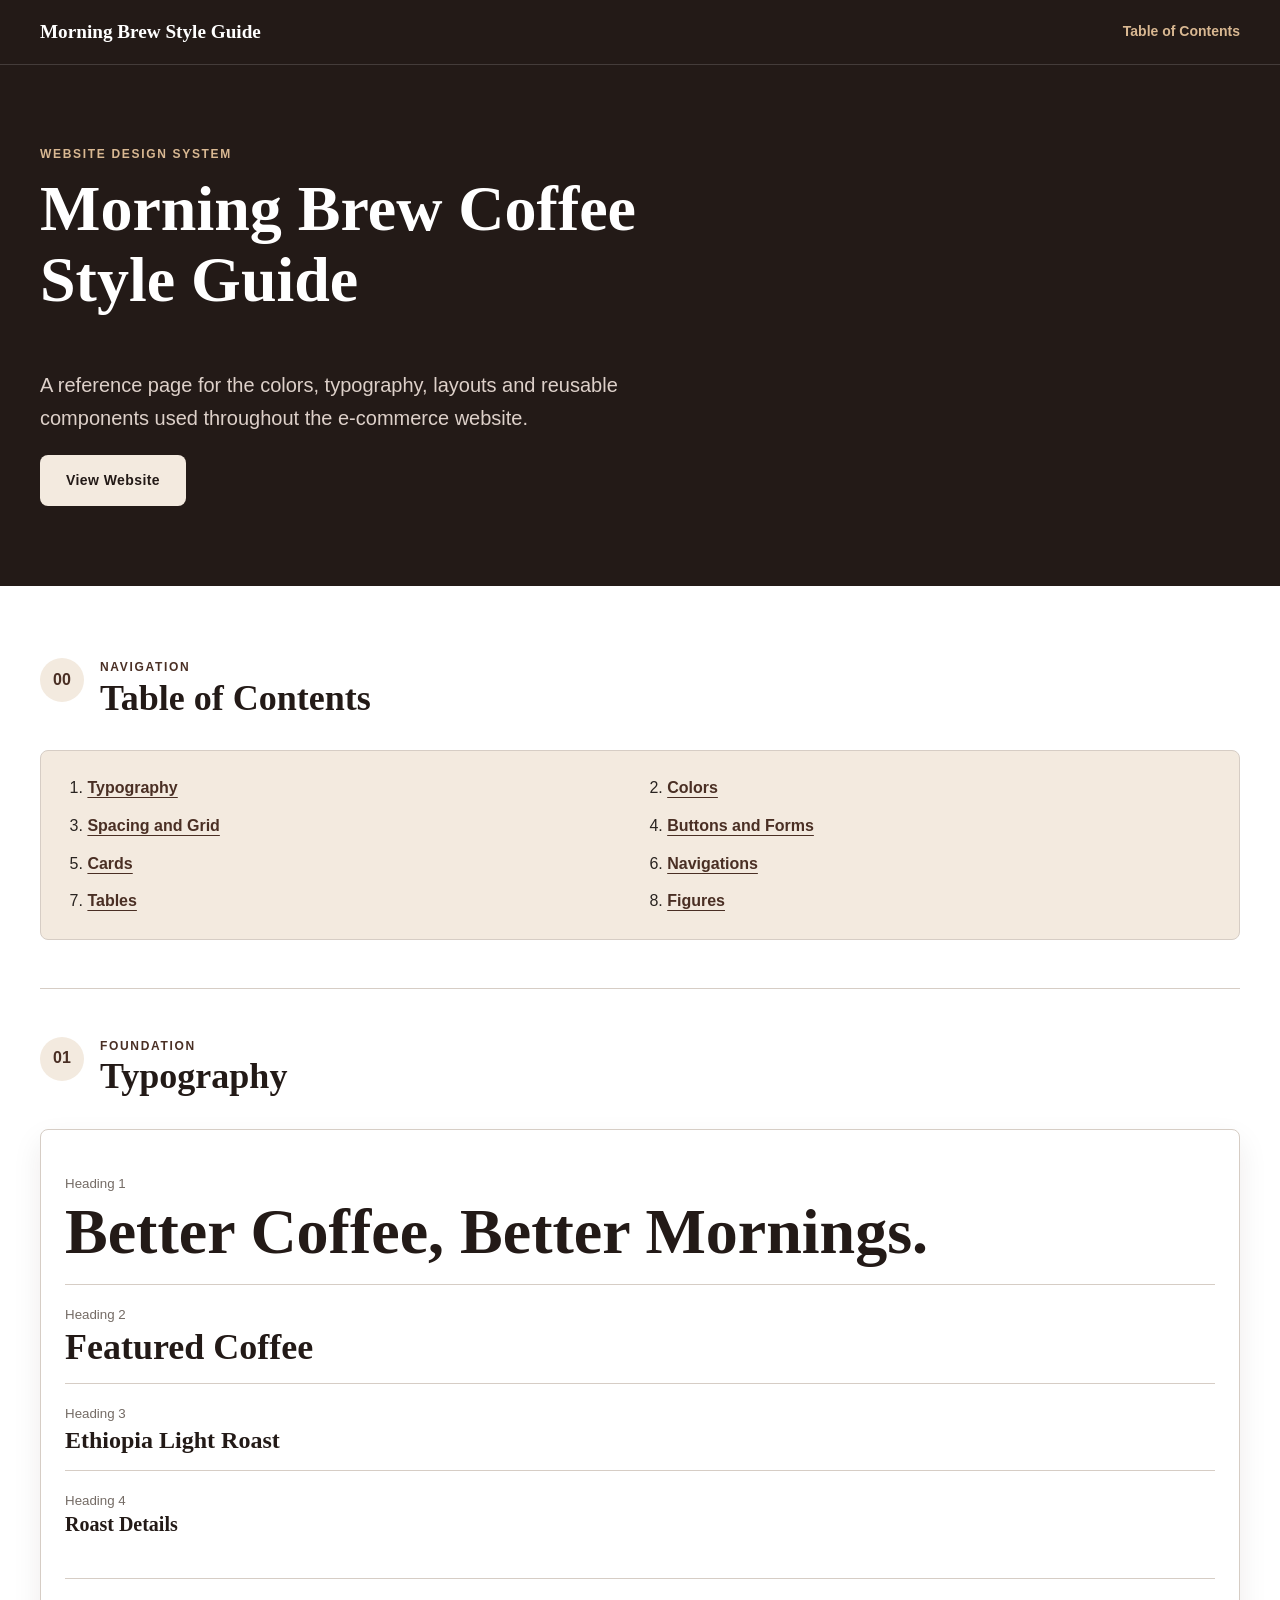
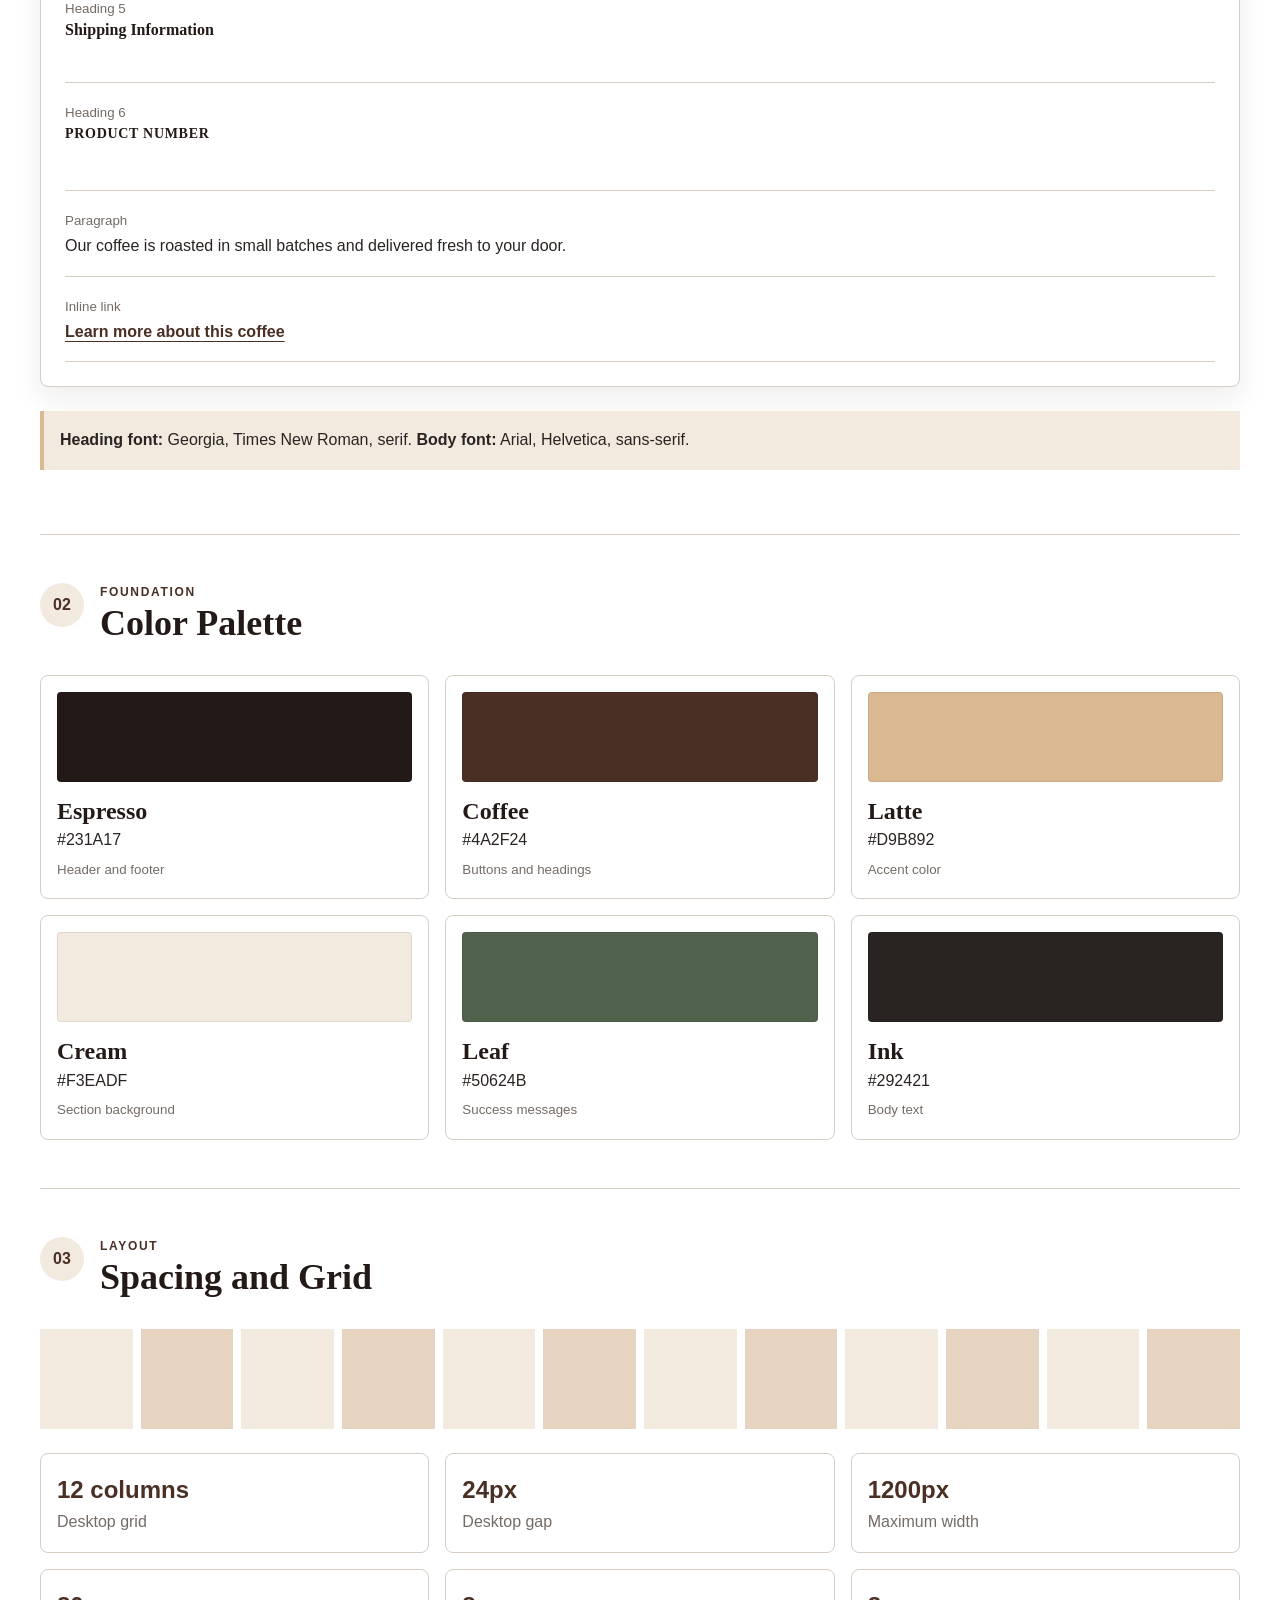
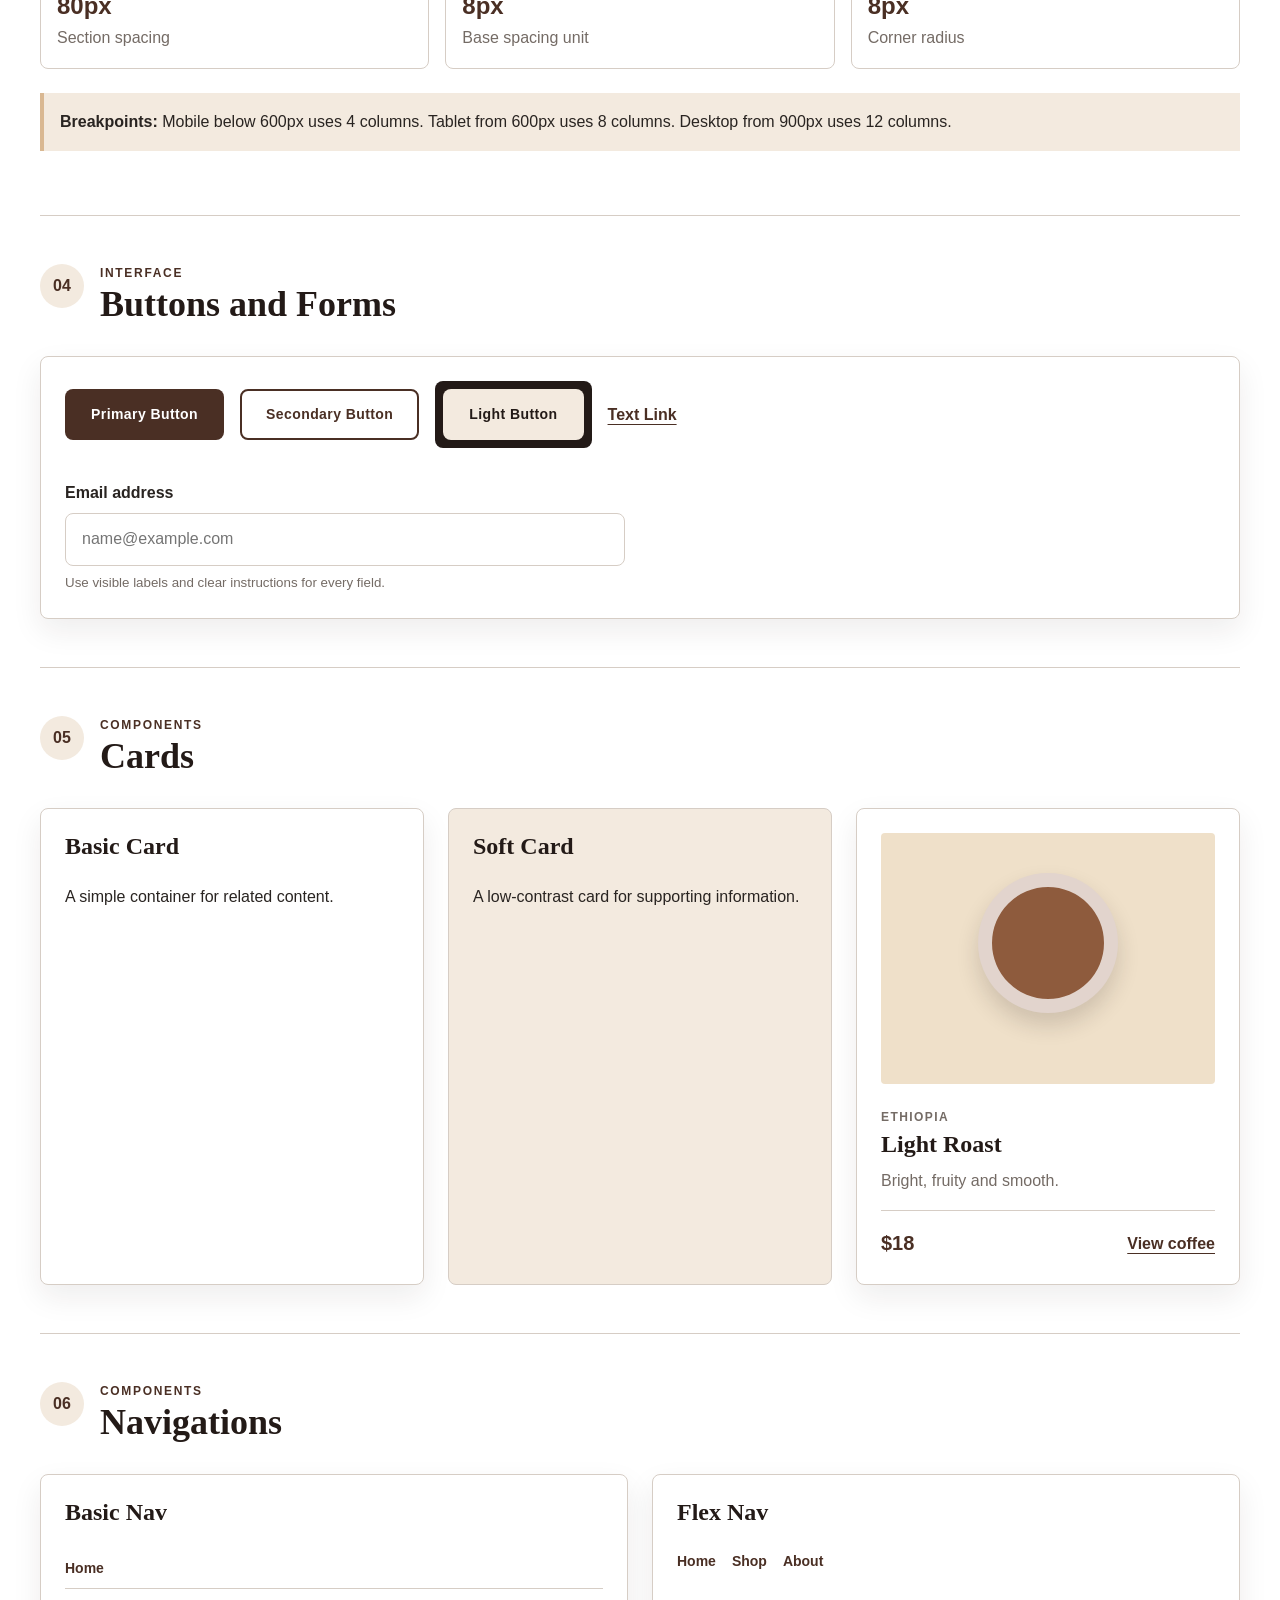
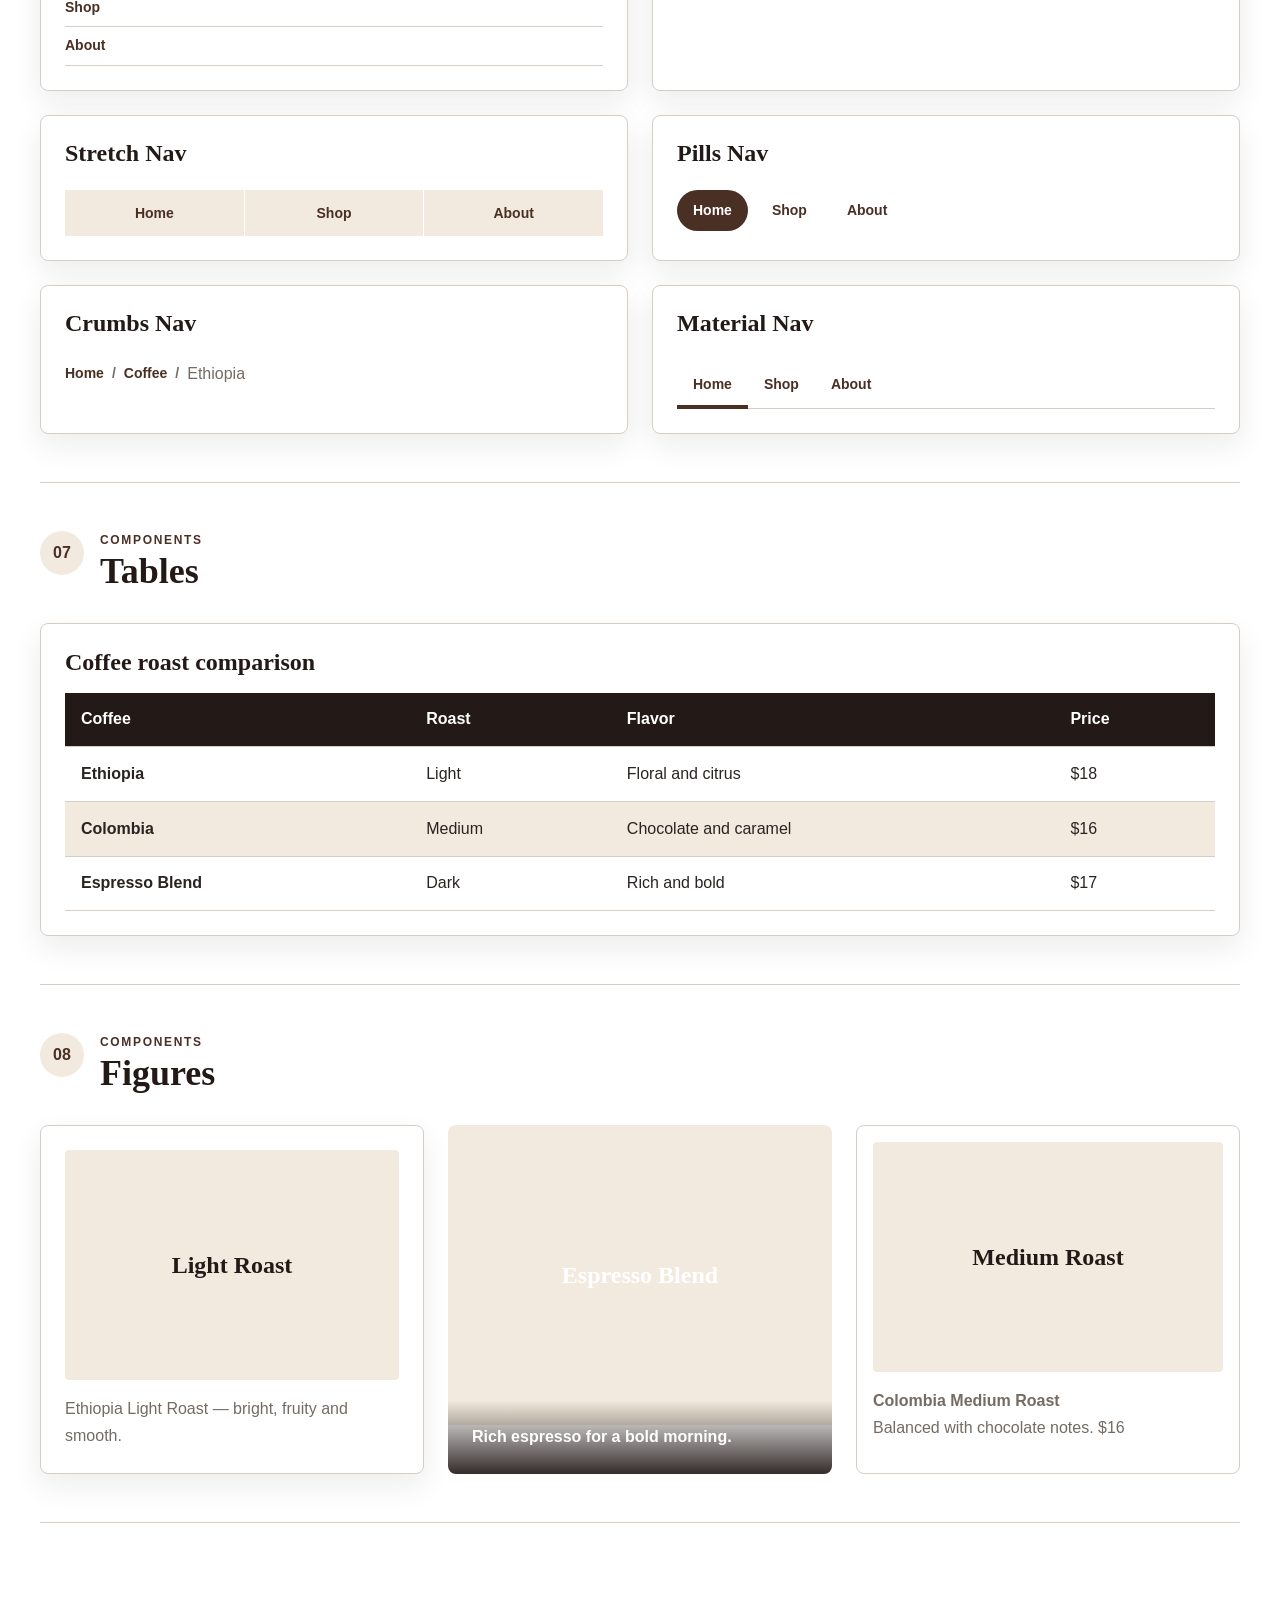
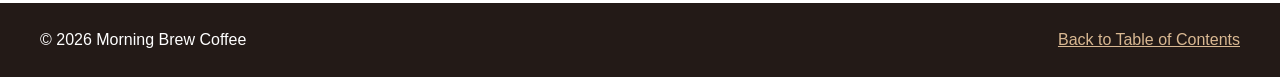
==== hu.ken/styleguide/index.html @ da6bef14 "Create Morning Brew Coffee style guide" ====
<!DOCTYPE html>
<html lang="en">
<head>
    <meta charset="UTF-8">
    <meta name="viewport" content="width=device-width, initial-scale=1.0">
    <title>Morning Brew Coffee Style Guide</title>
    <link rel="stylesheet" href="../lib/css/styleguide.css">
    <link rel="stylesheet" href="../css/storetheme.css">
</head>
<body class="style-guide-page">
    <header class="style-guide-header">
        <div class="container style-guide-header-layout">
            <a class="style-guide-brand" href="../index.html">Morning Brew Style Guide</a>
            <nav class="nav nav-flex" aria-label="Style guide navigation">
                <a href="#table-of-contents">Table of Contents</a>
            </nav>
        </div>
    </header>

    <main>
        <section class="style-guide-hero">
            <div class="container">
                <p class="eyebrow eyebrow-light">Website design system</p>
                <h1>Morning Brew Coffee<br>Style Guide</h1>
                <p>A reference page for the colors, typography, layouts and reusable components used throughout the e-commerce website.</p>
                <a class="button button-light" href="../index.html">View Website</a>
            </div>
        </section>

        <div class="container style-guide-main">
            <section class="guide-section" id="table-of-contents">
                <div class="guide-title"><span>00</span><div><p class="eyebrow">Navigation</p><h2>Table of Contents</h2></div></div>
                <nav class="toc card" aria-label="Table of contents">
                    <ol>
                        <li><a href="#typography">Typography</a></li>
                        <li><a href="#colors">Colors</a></li>
                        <li><a href="#layout">Spacing and Grid</a></li>
                        <li><a href="#buttons">Buttons and Forms</a></li>
                        <li><a href="#cards">Cards</a></li>
                        <li><a href="#navigations">Navigations</a></li>
                        <li><a href="#tables">Tables</a></li>
                        <li><a href="#figures">Figures</a></li>
                    </ol>
                </nav>
            </section>

            <section class="guide-section" id="typography">
                <div class="guide-title"><span>01</span><div><p class="eyebrow">Foundation</p><h2>Typography</h2></div></div>
                <div class="card type-samples">
                    <div><small>Heading 1</small><h1>Better Coffee, Better Mornings.</h1></div>
                    <div><small>Heading 2</small><h2>Featured Coffee</h2></div>
                    <div><small>Heading 3</small><h3>Ethiopia Light Roast</h3></div>
                    <div><small>Heading 4</small><h4>Roast Details</h4></div>
                    <div><small>Heading 5</small><h5>Shipping Information</h5></div>
                    <div><small>Heading 6</small><h6>Product Number</h6></div>
                    <div><small>Paragraph</small><p>Our coffee is roasted in small batches and delivered fresh to your door.</p></div>
                    <div><small>Inline link</small><p><a class="text-link" href="#">Learn more about this coffee</a></p></div>
                </div>
                <p class="guide-note"><strong>Heading font:</strong> Georgia, Times New Roman, serif. <strong>Body font:</strong> Arial, Helvetica, sans-serif.</p>
            </section>

            <section class="guide-section" id="colors">
                <div class="guide-title"><span>02</span><div><p class="eyebrow">Foundation</p><h2>Color Palette</h2></div></div>
                <div class="swatch-grid">
                    <article class="swatch"><div style="background:#231A17"></div><h3>Espresso</h3><p>#231A17</p><small>Header and footer</small></article>
                    <article class="swatch"><div style="background:#4A2F24"></div><h3>Coffee</h3><p>#4A2F24</p><small>Buttons and headings</small></article>
                    <article class="swatch"><div style="background:#D9B892"></div><h3>Latte</h3><p>#D9B892</p><small>Accent color</small></article>
                    <article class="swatch"><div style="background:#F3EADF"></div><h3>Cream</h3><p>#F3EADF</p><small>Section background</small></article>
                    <article class="swatch"><div style="background:#50624B"></div><h3>Leaf</h3><p>#50624B</p><small>Success messages</small></article>
                    <article class="swatch"><div style="background:#292421"></div><h3>Ink</h3><p>#292421</p><small>Body text</small></article>
                </div>
            </section>

            <section class="guide-section" id="layout">
                <div class="guide-title"><span>03</span><div><p class="eyebrow">Layout</p><h2>Spacing and Grid</h2></div></div>
                <div class="grid-demo" aria-label="12 column grid"><i></i><i></i><i></i><i></i><i></i><i></i><i></i><i></i><i></i><i></i><i></i><i></i></div>
                <div class="token-grid">
                    <div><strong>12 columns</strong><span>Desktop grid</span></div><div><strong>24px</strong><span>Desktop gap</span></div><div><strong>1200px</strong><span>Maximum width</span></div><div><strong>80px</strong><span>Section spacing</span></div><div><strong>8px</strong><span>Base spacing unit</span></div><div><strong>8px</strong><span>Corner radius</span></div>
                </div>
                <p class="guide-note"><strong>Breakpoints:</strong> Mobile below 600px uses 4 columns. Tablet from 600px uses 8 columns. Desktop from 900px uses 12 columns.</p>
            </section>

            <section class="guide-section" id="buttons">
                <div class="guide-title"><span>04</span><div><p class="eyebrow">Interface</p><h2>Buttons and Forms</h2></div></div>
                <div class="card component-stack">
                    <div class="component-row"><a class="button button-primary" href="#">Primary Button</a><a class="button button-secondary" href="#">Secondary Button</a><span class="dark-sample"><a class="button button-light" href="#">Light Button</a></span><a class="text-link" href="#">Text Link</a></div>
                    <form class="form-demo"><label for="demo-email">Email address</label><input id="demo-email" type="email" placeholder="name@example.com"><small>Use visible labels and clear instructions for every field.</small></form>
                </div>
            </section>

            <section class="guide-section" id="cards">
                <div class="guide-title"><span>05</span><div><p class="eyebrow">Components</p><h2>Cards</h2></div></div>
                <div class="component-grid">
                    <article class="card"><h3>Basic Card</h3><p>A simple container for related content.</p></article>
                    <article class="card card-soft"><h3>Soft Card</h3><p>A low-contrast card for supporting information.</p></article>
                    <article class="card product-card"><div class="product-image roast-light"></div><p class="product-origin">Ethiopia</p><h3>Light Roast</h3><p>Bright, fruity and smooth.</p><div class="card-footer"><strong>$18</strong><a class="text-link" href="#">View coffee</a></div></article>
                </div>
            </section>

            <section class="guide-section" id="navigations">
                <div class="guide-title"><span>06</span><div><p class="eyebrow">Components</p><h2>Navigations</h2></div></div>
                <div class="nav-examples">
                    <article class="card"><h3>Basic Nav</h3><nav class="nav nav-basic"><a href="#">Home</a><a href="#">Shop</a><a href="#">About</a></nav></article>
                    <article class="card"><h3>Flex Nav</h3><nav class="nav nav-flex"><a href="#">Home</a><a href="#">Shop</a><a href="#">About</a></nav></article>
                    <article class="card"><h3>Stretch Nav</h3><nav class="nav nav-stretch"><a href="#">Home</a><a href="#">Shop</a><a href="#">About</a></nav></article>
                    <article class="card"><h3>Pills Nav</h3><nav class="nav nav-pills"><a class="active" href="#">Home</a><a href="#">Shop</a><a href="#">About</a></nav></article>
                    <article class="card"><h3>Crumbs Nav</h3><nav class="nav nav-crumbs" aria-label="Breadcrumb"><a href="#">Home</a><a href="#">Coffee</a><span>Ethiopia</span></nav></article>
                    <article class="card"><h3>Material Nav</h3><nav class="nav nav-material"><a class="active" href="#">Home</a><a href="#">Shop</a><a href="#">About</a></nav></article>
                </div>
            </section>

            <section class="guide-section" id="tables">
                <div class="guide-title"><span>07</span><div><p class="eyebrow">Components</p><h2>Tables</h2></div></div>
                <div class="table-wrap card">
                    <table>
                        <caption>Coffee roast comparison</caption>
                        <thead><tr><th scope="col">Coffee</th><th scope="col">Roast</th><th scope="col">Flavor</th><th scope="col">Price</th></tr></thead>
                        <tbody><tr><th scope="row">Ethiopia</th><td>Light</td><td>Floral and citrus</td><td>$18</td></tr><tr><th scope="row">Colombia</th><td>Medium</td><td>Chocolate and caramel</td><td>$16</td></tr><tr><th scope="row">Espresso Blend</th><td>Dark</td><td>Rich and bold</td><td>$17</td></tr></tbody>
                    </table>
                </div>
            </section>

            <section class="guide-section" id="figures">
                <div class="guide-title"><span>08</span><div><p class="eyebrow">Components</p><h2>Figures</h2></div></div>
                <div class="figure-grid">
                    <figure class="figure card"><div class="figure-image roast-light"><span>Light Roast</span></div><figcaption>Ethiopia Light Roast — bright, fruity and smooth.</figcaption></figure>
                    <figure class="figure figure-overlay"><div class="figure-image roast-dark"><span>Espresso Blend</span></div><figcaption>Rich espresso for a bold morning.</figcaption></figure>
                    <figure class="figure figure-product"><div class="figure-image roast-medium"><span>Medium Roast</span></div><figcaption><strong>Colombia Medium Roast</strong><br>Balanced with chocolate notes. $16</figcaption></figure>
                </div>
            </section>
        </div>
    </main>

    <footer class="site-footer"><div class="container footer-layout"><p>&copy; 2026 Morning Brew Coffee</p><a href="#table-of-contents">Back to Table of Contents</a></div></footer>
</body>
</html>
---- hu.ken/lib/css/styleguide.css ----
/* Morning Brew Coffee Style Guide */

*, *::before, *::after { box-sizing: border-box; }

:root {
    --color-espresso: #231a17;
    --color-coffee: #4a2f24;
    --color-latte: #d9b892;
    --color-cream: #f3eadf;
    --color-leaf: #50624b;
    --color-ink: #292421;
    --color-muted: #746b65;
    --color-line: #d6cdc5;
    --color-white: #ffffff;

    --font-heading: Georgia, "Times New Roman", serif;
    --font-body: Arial, Helvetica, sans-serif;

    --text-xs: 0.75rem;
    --text-sm: 0.875rem;
    --text-base: 1rem;
    --text-lg: 1.25rem;
    --text-xl: 1.5rem;
    --text-2xl: 2.25rem;
    --text-3xl: 3rem;
    --text-display: 4rem;

    --space-1: 0.5rem;
    --space-2: 1rem;
    --space-3: 1.5rem;
    --space-4: 2rem;
    --space-5: 3rem;
    --space-6: 5rem;

    --radius-sm: 4px;
    --radius-md: 8px;
    --shadow-card: 0 12px 30px rgba(35, 26, 23, 0.08);
    --container-max: 1200px;
}

html { scroll-behavior: smooth; }
body { margin: 0; color: var(--color-ink); background: var(--color-white); font: 400 var(--text-base)/1.65 var(--font-body); }
h1, h2, h3, h4, h5, h6, p { margin-top: 0; }
h1, h2, h3, h4, h5, h6 { color: var(--color-espresso); font-family: var(--font-heading); line-height: 1.12; }
h1 { font-size: clamp(2.75rem, 7vw, var(--text-display)); }
h2 { font-size: clamp(2rem, 4vw, var(--text-2xl)); }
h3 { font-size: var(--text-xl); }
h4 { font-size: 1.25rem; }
h5 { font-size: 1rem; }
h6 { font-size: .875rem; letter-spacing: .05em; text-transform: uppercase; }
a { color: inherit; }
button, input { font: inherit; }

.container { width: min(calc(100% - 2rem), var(--container-max)); margin-inline: auto; }
.grid-12 { display: grid; grid-template-columns: repeat(4, minmax(0, 1fr)); gap: var(--space-2); }
.section { padding-block: var(--space-6); }
.eyebrow { margin-bottom: var(--space-1); color: var(--color-coffee); font-size: var(--text-xs); font-weight: 700; letter-spacing: 0.14em; text-transform: uppercase; }
.eyebrow-light { color: var(--color-latte); }
.sr-only { position: absolute; width: 1px; height: 1px; padding: 0; overflow: hidden; clip: rect(0,0,0,0); white-space: nowrap; border: 0; }

.button { display: inline-flex; min-height: 44px; align-items: center; justify-content: center; padding: 0.75rem 1.5rem; border: 2px solid transparent; border-radius: var(--radius-md); font-size: var(--text-sm); font-weight: 700; letter-spacing: 0.03em; text-decoration: none; cursor: pointer; transition: background-color 160ms ease, color 160ms ease, transform 160ms ease; }
.button:hover { transform: translateY(-2px); }
.button-primary { background: var(--color-coffee); color: var(--color-white); }
.button-primary:hover { background: var(--color-espresso); }
.button-secondary { border-color: var(--color-coffee); color: var(--color-coffee); background: transparent; }
.button-secondary:hover { background: var(--color-cream); }
.button-light { background: var(--color-cream); color: var(--color-espresso); }
.text-link { color: var(--color-coffee); font-weight: 700; text-underline-offset: 0.25rem; }

.card { padding: var(--space-3); border: 1px solid var(--color-line); border-radius: var(--radius-md); background: var(--color-white); box-shadow: var(--shadow-card); }
input { width: 100%; min-height: 48px; padding: 0.75rem 1rem; border: 1px solid var(--color-line); border-radius: var(--radius-md); color: var(--color-ink); background: var(--color-white); }
input:focus { outline: 3px solid rgba(217,184,146,.45); border-color: var(--color-coffee); }

@media (min-width: 600px) {
    .container { width: min(calc(100% - 3rem), var(--container-max)); }
    .grid-12 { grid-template-columns: repeat(8, minmax(0, 1fr)); gap: var(--space-3); }
}

@media (min-width: 900px) {
    .grid-12 { grid-template-columns: repeat(12, minmax(0, 1fr)); }
}
---- hu.ken/css/storetheme.css ----
/* Morning Brew Coffee page styles */

.navbar { position: sticky; top: 0; z-index: 10; border-bottom: 1px solid var(--color-line); background: rgba(255,255,255,.96); }
.navbar-layout { display: flex; min-height: 72px; align-items: center; justify-content: space-between; gap: var(--space-2); }
.brand { color: var(--color-espresso); font-family: var(--font-heading); font-size: 1.35rem; font-weight: 700; text-decoration: none; }
.site-nav { display: none; align-items: center; gap: var(--space-3); }
.site-nav a { color: var(--color-ink); font-size: var(--text-sm); font-weight: 700; text-decoration: none; }
.site-nav a:hover { color: var(--color-coffee); }
.site-nav .cart-link { padding: .5rem .8rem; border-radius: var(--radius-sm); background: var(--color-cream); }

.hero { overflow: hidden; padding-block: clamp(4rem, 10vw, 7.5rem); background: var(--color-cream); }
.hero-grid { align-items: center; }
.hero-content { grid-column: 1 / -1; }
.hero-copy { max-width: 36rem; margin-bottom: var(--space-3); color: var(--color-muted); font-size: var(--text-lg); }
.hero-art { display: none; position: relative; min-height: 360px; align-items: center; justify-content: center; }
.saucer { display: grid; width: 300px; height: 300px; place-items: center; border-radius: 50%; background: var(--color-white); box-shadow: 0 28px 55px rgba(35,26,23,.18); transform: rotate(-8deg); }
.cup { display: grid; width: 205px; height: 205px; place-items: center; border: 18px solid var(--color-latte); border-radius: 50%; background: var(--color-white); }
.coffee { width: 145px; height: 145px; border-radius: 50%; background: radial-gradient(circle at 35% 30%, #6f4938 0 12%, var(--color-coffee) 45%, var(--color-espresso) 100%); }

.section-heading { max-width: 650px; margin: 0 auto var(--space-4); text-align: center; }
.section-heading > p:last-child { color: var(--color-muted); }
.product-grid { display: grid; gap: var(--space-3); }
.product-card { display: flex; flex-direction: column; min-height: 100%; }
.product-image { aspect-ratio: 4/3; margin-bottom: var(--space-3); border-radius: var(--radius-sm); background-color: var(--color-cream); }
.product-image::before { content: ""; display: block; width: 42%; aspect-ratio: 1; margin: 12% auto 0; border: 14px solid rgba(255,255,255,.74); border-radius: 50%; background: var(--color-coffee); box-shadow: 0 12px 22px rgba(35,26,23,.16); }
.roast-light { background: #efe0c9; }.roast-light::before { background: #8e5b3d; }
.roast-medium { background: #dec6a8; }.roast-medium::before { background: #62402f; }
.roast-dark { background: #c3aa95; }.roast-dark::before { background: #2f211c; }
.product-origin { margin-bottom: .25rem; color: var(--color-muted); font-size: var(--text-xs); font-weight: 700; letter-spacing: .12em; text-transform: uppercase; }
.product-card h3 { margin-bottom: .6rem; }
.product-card > p:not(.product-origin) { color: var(--color-muted); }
.card-footer { display: flex; align-items: center; justify-content: space-between; margin-top: auto; padding-top: var(--space-2); border-top: 1px solid var(--color-line); }
.card-footer strong { color: var(--color-coffee); font-size: var(--text-lg); }

.sale { padding-block: var(--space-5); background: var(--color-espresso); color: var(--color-white); }
.sale h2 { margin-bottom: 0; color: var(--color-white); }
.sale p { margin-bottom: 0; }
.sale-layout { display: grid; align-items: center; gap: var(--space-3); }

.about { background: #fffdf9; }
.about-grid { align-items: center; }
.about-art { grid-column: 1 / -1; display: grid; min-height: 340px; place-content: center; gap: var(--space-2); border-radius: var(--radius-md); background: var(--color-coffee); color: var(--color-white); text-align: center; }
.about-art span { display: block; font-family: var(--font-heading); font-size: clamp(1.5rem,4vw,2.6rem); }
.about-art span:nth-child(2) { color: var(--color-latte); }
.about-copy { grid-column: 1 / -1; }
.about-copy p:not(.eyebrow) { color: var(--color-muted); }

.newsletter { background: var(--color-cream); text-align: center; }
.newsletter-inner { max-width: 690px; }
.newsletter-inner > p:not(.eyebrow) { color: var(--color-muted); }
.newsletter-form { display: grid; gap: var(--space-1); max-width: 560px; margin: var(--space-3) auto 0; }
.site-footer { padding-block: var(--space-3); background: var(--color-espresso); color: var(--color-white); }
.footer-layout { display: flex; flex-wrap: wrap; align-items: center; justify-content: space-between; gap: var(--space-2); }
.footer-layout p { margin-bottom: 0; }.footer-layout a { color: var(--color-latte); }

/* Style guide page */
.style-guide-header { position:sticky; top:0; z-index:20; background:var(--color-espresso); color:var(--color-white); border-bottom:1px solid rgba(255,255,255,.15); }
.style-guide-header-layout { display:flex; min-height:64px; align-items:center; justify-content:space-between; gap:var(--space-2); }
.style-guide-brand { color:var(--color-white); font-family:var(--font-heading); font-size:1.2rem; font-weight:700; text-decoration:none; }
.style-guide-header .nav a { color:var(--color-latte); }
.style-guide-hero { padding-block: var(--space-6); background: var(--color-espresso); color: var(--color-white); }
.style-guide-hero h1 { color: var(--color-white); }.style-guide-hero > .container > p:not(.eyebrow) { max-width: 650px; color: #ddd0c9; font-size: var(--text-lg); }
.style-guide-main { padding-block: var(--space-3) var(--space-6); }
.guide-section { padding-block: var(--space-5); border-bottom: 1px solid var(--color-line); }
.guide-title { display: flex; align-items: flex-start; gap: var(--space-2); margin-bottom: var(--space-4); }
.guide-title > span { display: grid; width: 44px; height: 44px; place-items: center; border-radius: 50%; background: var(--color-cream); color: var(--color-coffee); font-weight: 700; }
.guide-title h2, .guide-title p { margin-bottom: 0; }
.toc { background:var(--color-cream); box-shadow:none; }
.toc ol { display:grid; grid-template-columns:repeat(2,minmax(0,1fr)); gap:.7rem 2rem; margin:0; padding-left:1.4rem; }
.toc a { color:var(--color-coffee); font-weight:700; text-underline-offset:.25rem; }
.swatch-grid { display: grid; grid-template-columns: repeat(2,minmax(0,1fr)); gap: var(--space-2); }
.swatch { padding: var(--space-2); border: 1px solid var(--color-line); border-radius: var(--radius-md); }
.swatch > div { height: 90px; margin-bottom: var(--space-2); border-radius: var(--radius-sm); border: 1px solid rgba(0,0,0,.08); }
.swatch h3,.swatch p { margin-bottom: .15rem; }.swatch small { color: var(--color-muted); }
.type-samples > div { padding: var(--space-2) 0; border-bottom: 1px solid var(--color-line); }.type-samples small { color: var(--color-muted); }.type-samples p,.type-samples h1,.type-samples h2,.type-samples h3 { margin-bottom: 0; }
.type-display { color: var(--color-espresso); font: 700 clamp(2.5rem,6vw,4rem)/1 var(--font-heading); }
.guide-note { margin-top: var(--space-3); padding: var(--space-2); border-left: 4px solid var(--color-latte); background: var(--color-cream); }
.grid-demo { display: grid; grid-template-columns: repeat(12,1fr); gap: .5rem; height: 100px; }.grid-demo i { background: var(--color-cream); }.grid-demo i:nth-child(even) { background: #e6d4c0; }
.token-grid { display: grid; grid-template-columns: repeat(2,1fr); gap: var(--space-2); margin-top: var(--space-3); }.token-grid div { padding: var(--space-2); border: 1px solid var(--color-line); border-radius: var(--radius-md); }.token-grid strong,.token-grid span { display:block; }.token-grid strong { color: var(--color-coffee); font-size: var(--text-xl); }.token-grid span { color: var(--color-muted); }
.component-stack { display:grid; gap:var(--space-4); }
.component-row { display: flex; flex-wrap: wrap; align-items: center; gap: var(--space-2); }.dark-sample { display:inline-flex; padding:8px; border-radius:var(--radius-md); background:var(--color-espresso); }.form-demo { max-width: 560px; }.form-demo label,.form-demo small { display:block; }.form-demo label { margin-bottom: .4rem; font-weight:700; }.form-demo small { margin-top:.4rem;color:var(--color-muted); }.component-card { max-width: 360px; }
.component-grid,.nav-examples,.figure-grid { display:grid; gap:var(--space-3); }
.card-soft { background:var(--color-cream); box-shadow:none; }

/* Navigation component variations */
.nav a { color:var(--color-coffee); font-size:var(--text-sm); font-weight:700; text-decoration:none; }
.nav-basic a { display:block; padding:.45rem 0; border-bottom:1px solid var(--color-line); }
.nav-flex { display:flex; flex-wrap:wrap; gap:var(--space-2); }
.nav-stretch { display:flex; }.nav-stretch a { flex:1; padding:.7rem; background:var(--color-cream); text-align:center; }.nav-stretch a + a { border-left:1px solid var(--color-white); }
.nav-pills { display:flex; flex-wrap:wrap; gap:.5rem; }.nav-pills a { padding:.55rem 1rem; border-radius:999px; }.nav-pills a:hover,.nav-pills .active { background:var(--color-coffee); color:var(--color-white); }
.nav-crumbs { display:flex; flex-wrap:wrap; align-items:center; gap:.5rem; }.nav-crumbs a::after { content:"/"; margin-left:.5rem; color:var(--color-muted); }.nav-crumbs span { color:var(--color-muted); }
.nav-material { display:flex; border-bottom:1px solid var(--color-line); }.nav-material a { position:relative; padding:.75rem 1rem; }.nav-material a:hover { background:var(--color-cream); }.nav-material .active::after { content:""; position:absolute; right:0; bottom:-1px; left:0; height:4px; background:var(--color-coffee); }

/* Table component */
.table-wrap { overflow-x:auto; }
table { width:100%; border-collapse:collapse; text-align:left; }
caption { margin-bottom:var(--space-2); color:var(--color-espresso); font:700 var(--text-xl)/1.2 var(--font-heading); text-align:left; }
th,td { padding:.85rem 1rem; border-bottom:1px solid var(--color-line); }
thead th { background:var(--color-espresso); color:var(--color-white); }
tbody tr:nth-child(even) { background:var(--color-cream); }
tbody tr:hover { background:#ead9c6; }

/* Figure component variations */
.figure { margin:0; }
.figure-image { display:grid; min-height:230px; place-items:center; border-radius:var(--radius-sm); background:var(--color-cream); color:var(--color-espresso); font:700 var(--text-xl)/1.2 var(--font-heading); }
.figure figcaption { padding-top:var(--space-2); color:var(--color-muted); }
.figure-overlay { position:relative; overflow:hidden; margin:0; border-radius:var(--radius-md); }
.figure-overlay .figure-image { min-height:300px; border-radius:0; color:var(--color-white); }
.figure-overlay figcaption { position:absolute; right:0; bottom:0; left:0; padding:var(--space-3); background:linear-gradient(transparent,rgba(35,26,23,.92)); color:var(--color-white); font-weight:700; }
.figure-product { margin:0; padding:var(--space-2); border:1px solid var(--color-line); border-radius:var(--radius-md); }

@media (min-width: 600px) {
    .site-nav { display: flex; }
    .product-grid { grid-template-columns: repeat(2,minmax(0,1fr)); }
    .newsletter-form { grid-template-columns: 1fr auto; }
    .swatch-grid { grid-template-columns: repeat(3,minmax(0,1fr)); }
    .token-grid { grid-template-columns: repeat(3,1fr); }
    .component-grid,.nav-examples,.figure-grid { grid-template-columns:repeat(2,minmax(0,1fr)); }
}

@media (min-width: 900px) {
    .hero-content { grid-column: 1 / span 7; }.hero-art { grid-column: 8 / -1; display:flex; }
    .product-grid { grid-template-columns: repeat(3,minmax(0,1fr)); }
    .sale-layout { grid-template-columns: 1.4fr 1fr auto; }
    .about-art { grid-column: 1 / span 6; }.about-copy { grid-column: 8 / -1; }
    .component-grid,.figure-grid { grid-template-columns:repeat(3,minmax(0,1fr)); }
    .nav-examples { grid-template-columns:repeat(2,minmax(0,1fr)); }
}

@media (max-width: 599px) {
    .navbar-layout { align-items:flex-start; flex-direction:column; padding-block:var(--space-2); }
    .site-nav { display:flex; width:100%; flex-wrap:wrap; gap:.75rem 1rem; }
    .site-nav a { font-size:.78rem; }
    .section { padding-block: var(--space-5); }
    .toc ol { grid-template-columns:1fr; }
    .style-guide-header-layout { align-items:flex-start; flex-direction:column; padding-block:var(--space-2); }
}
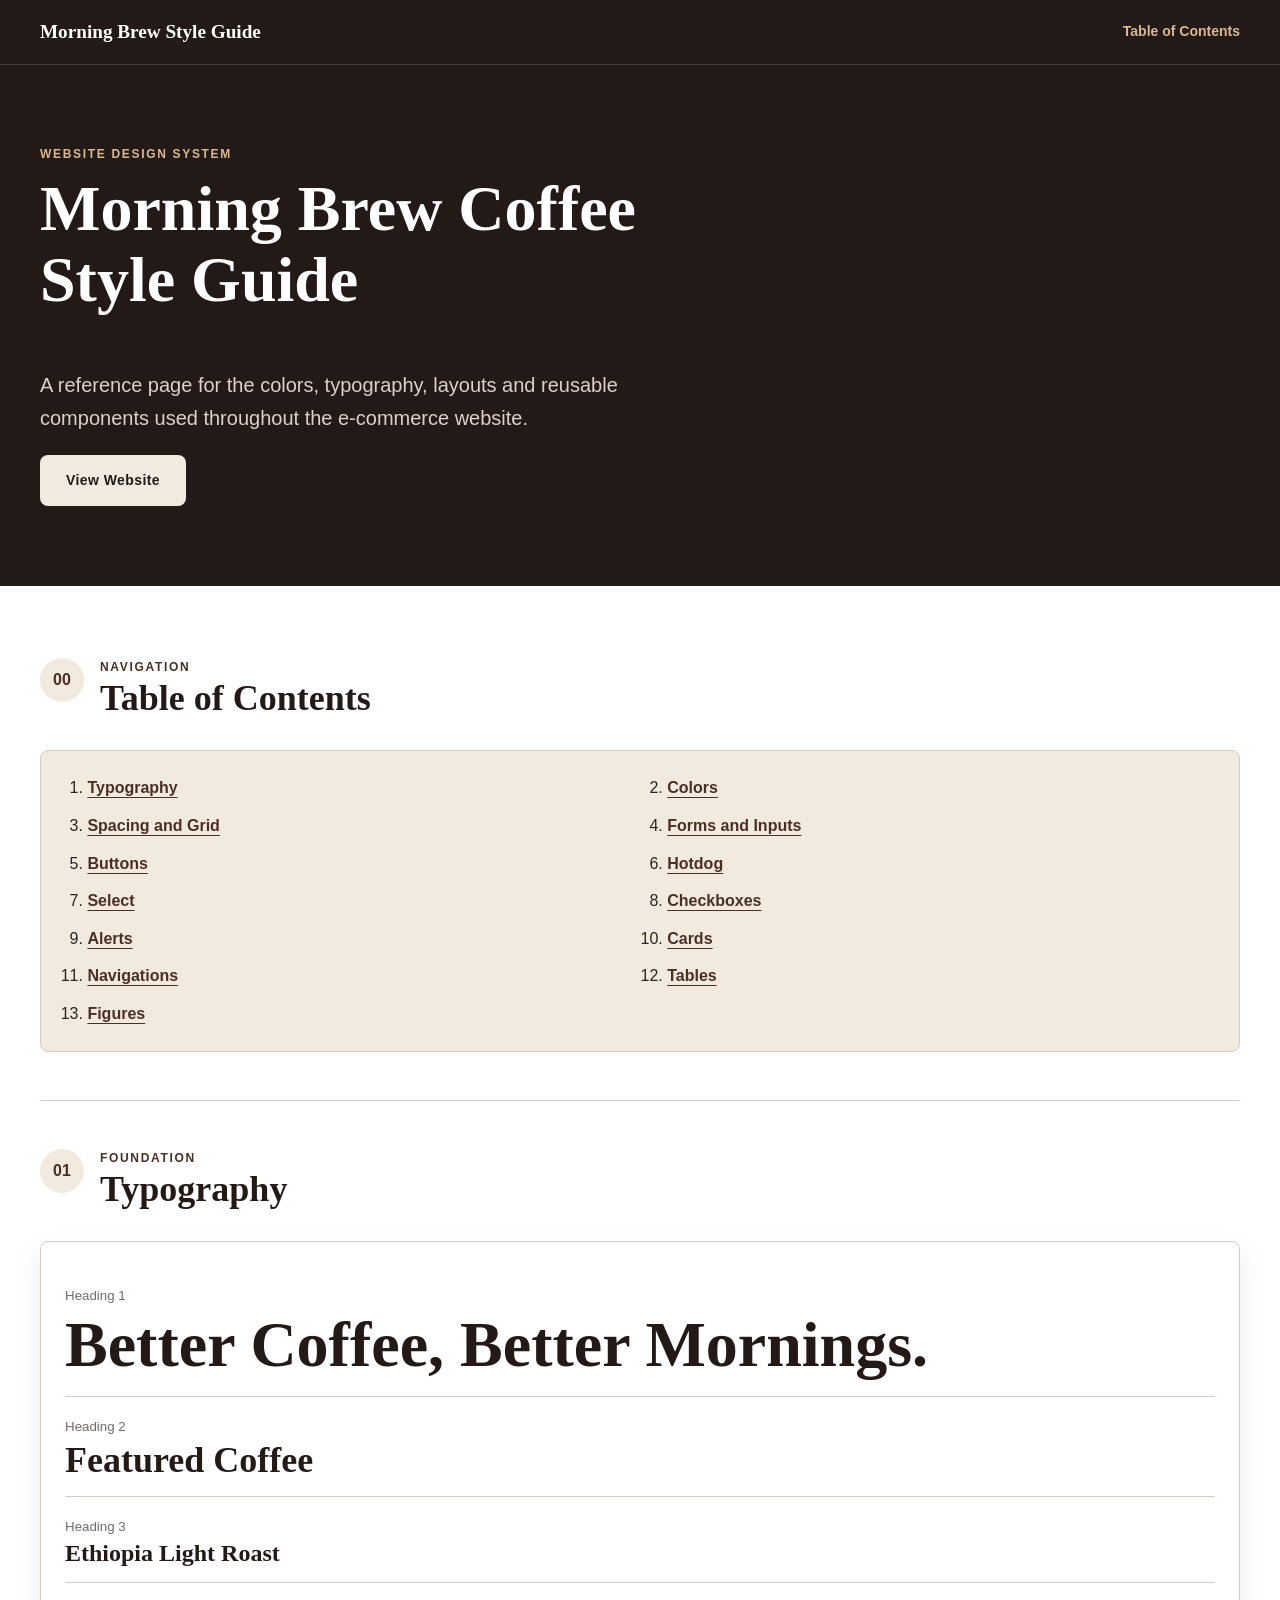
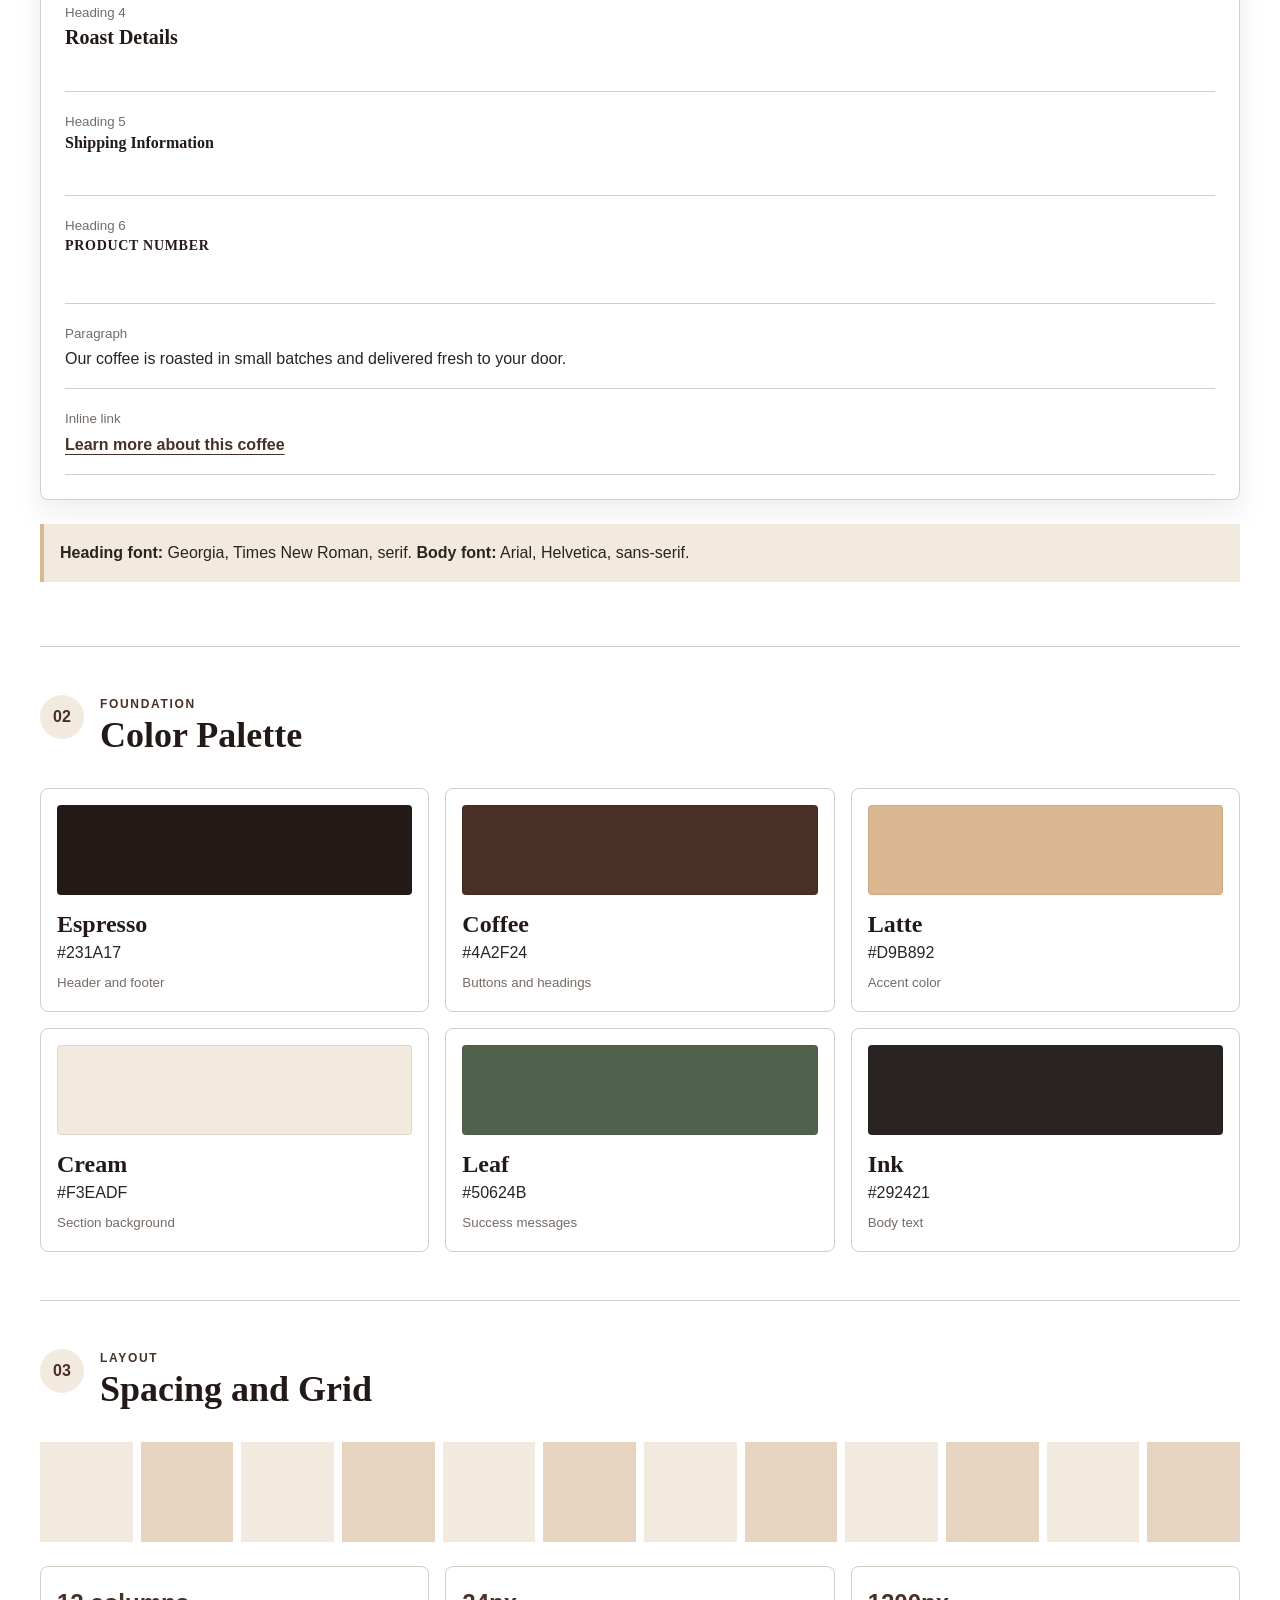
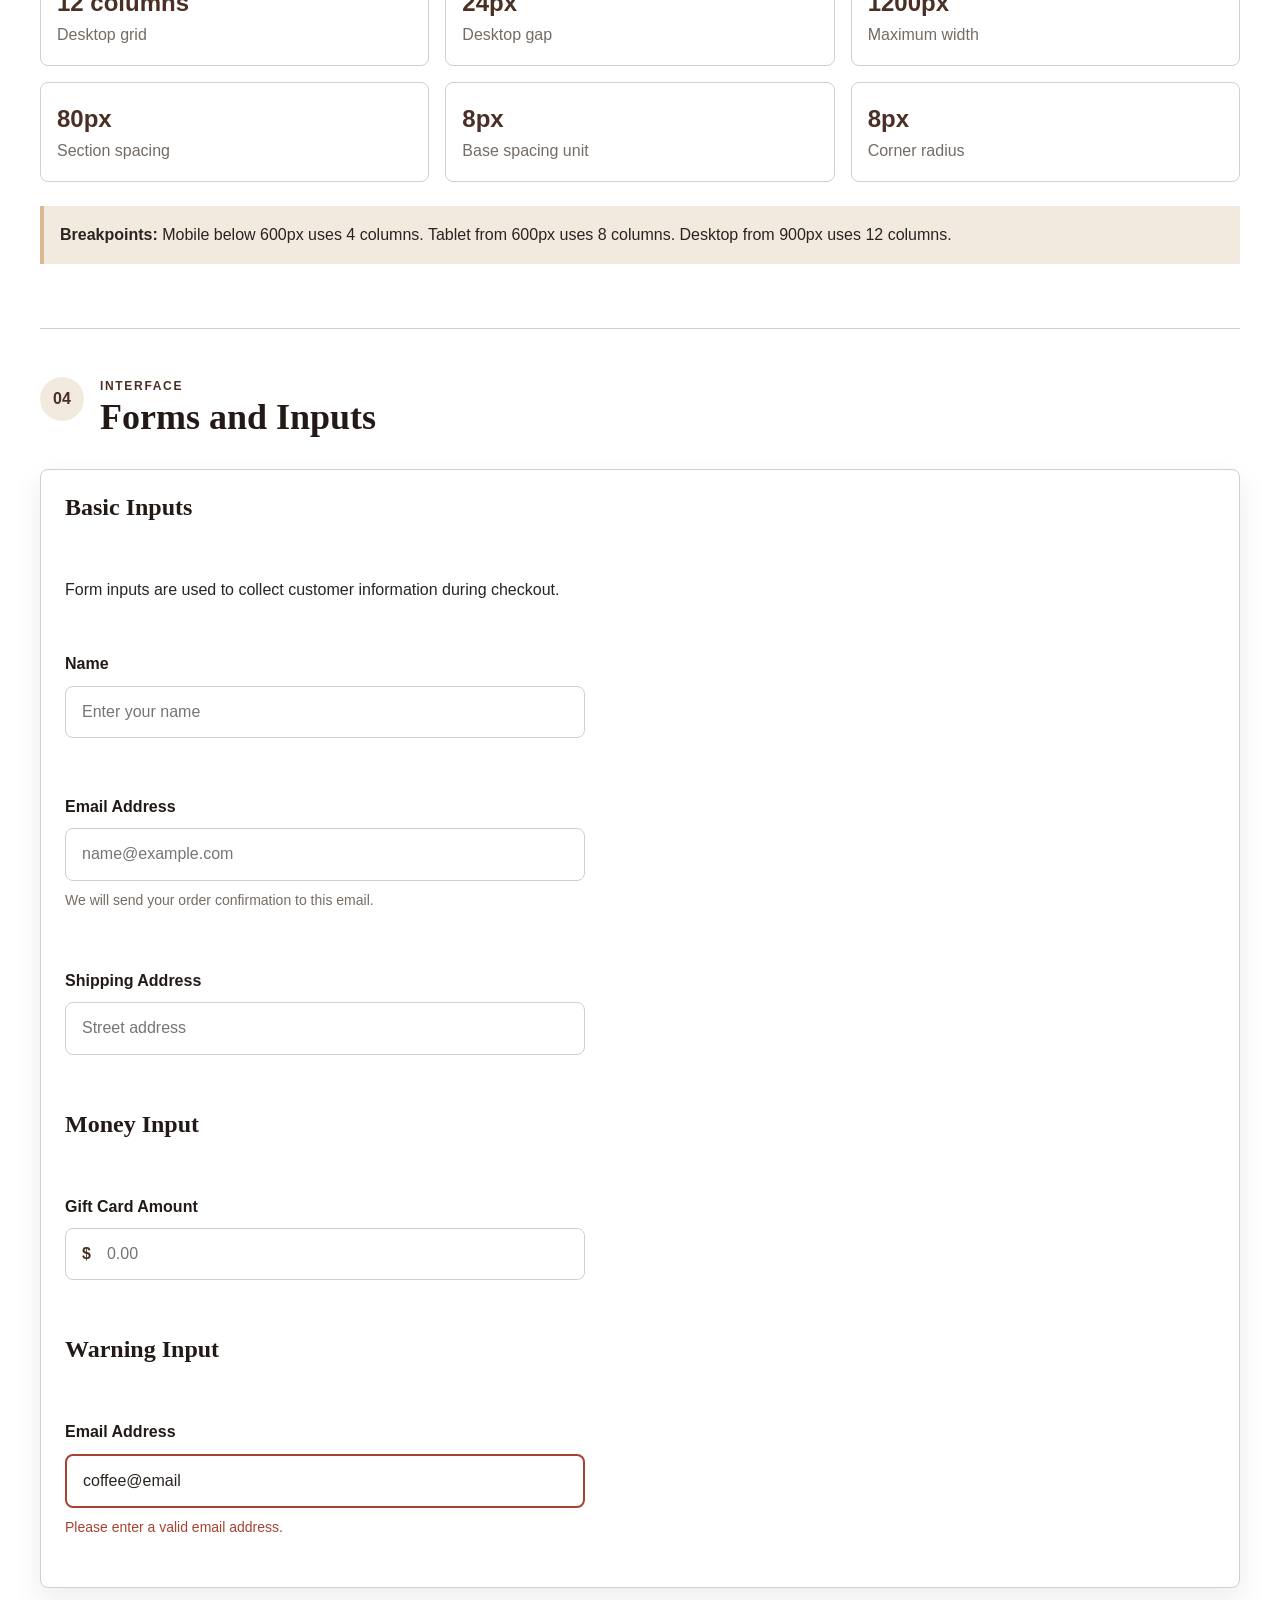
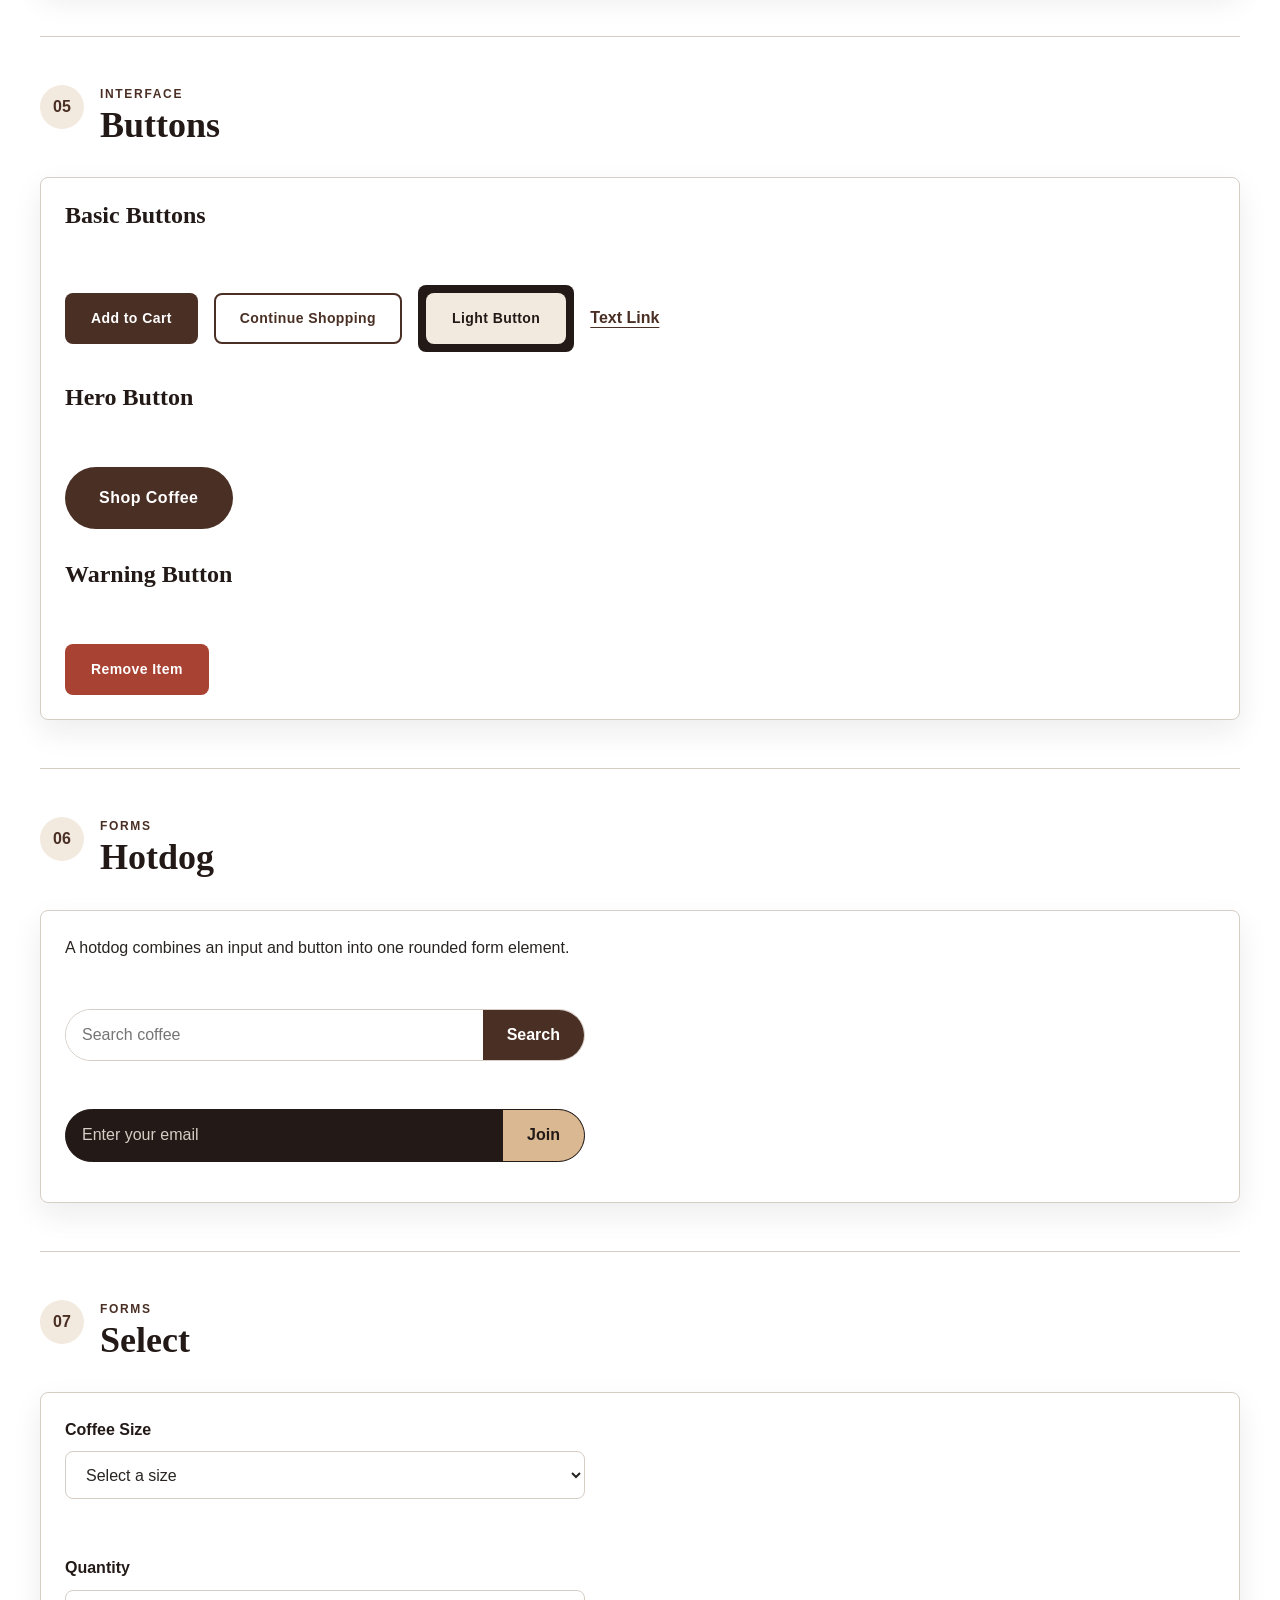
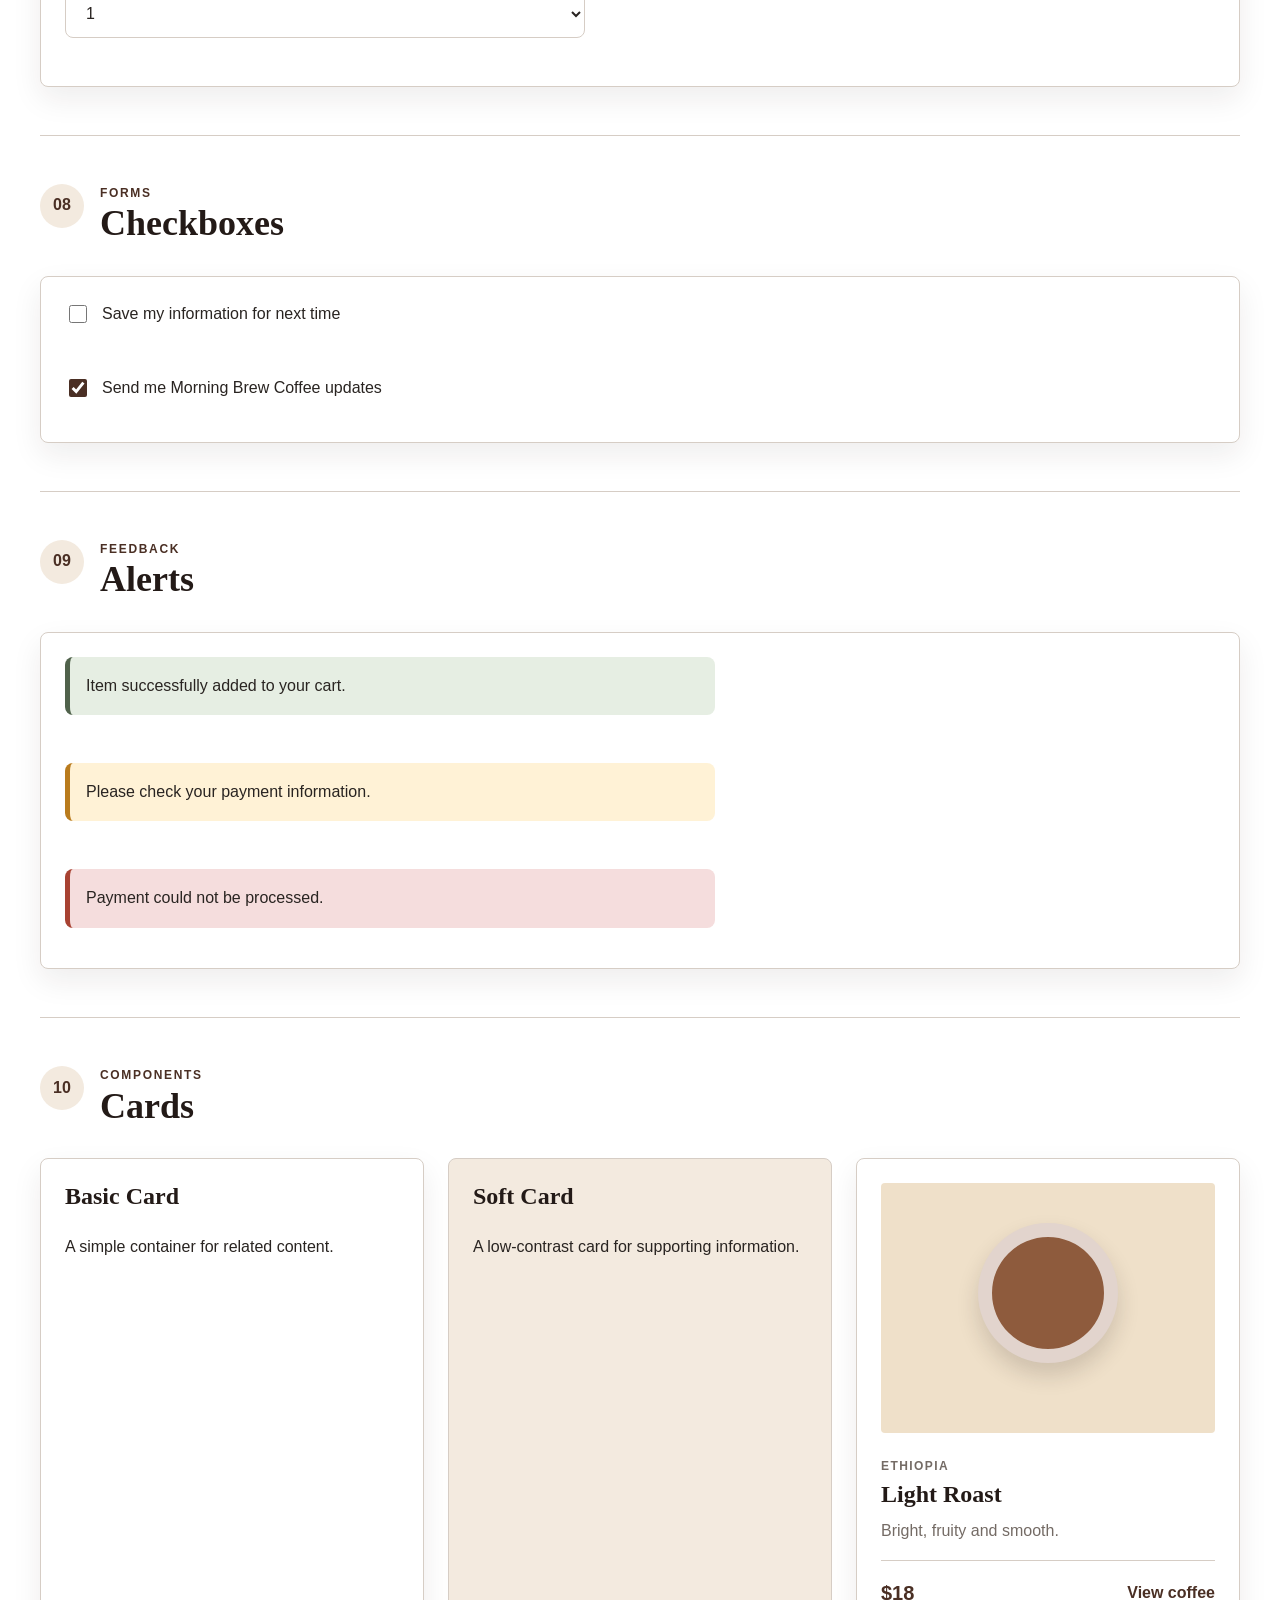
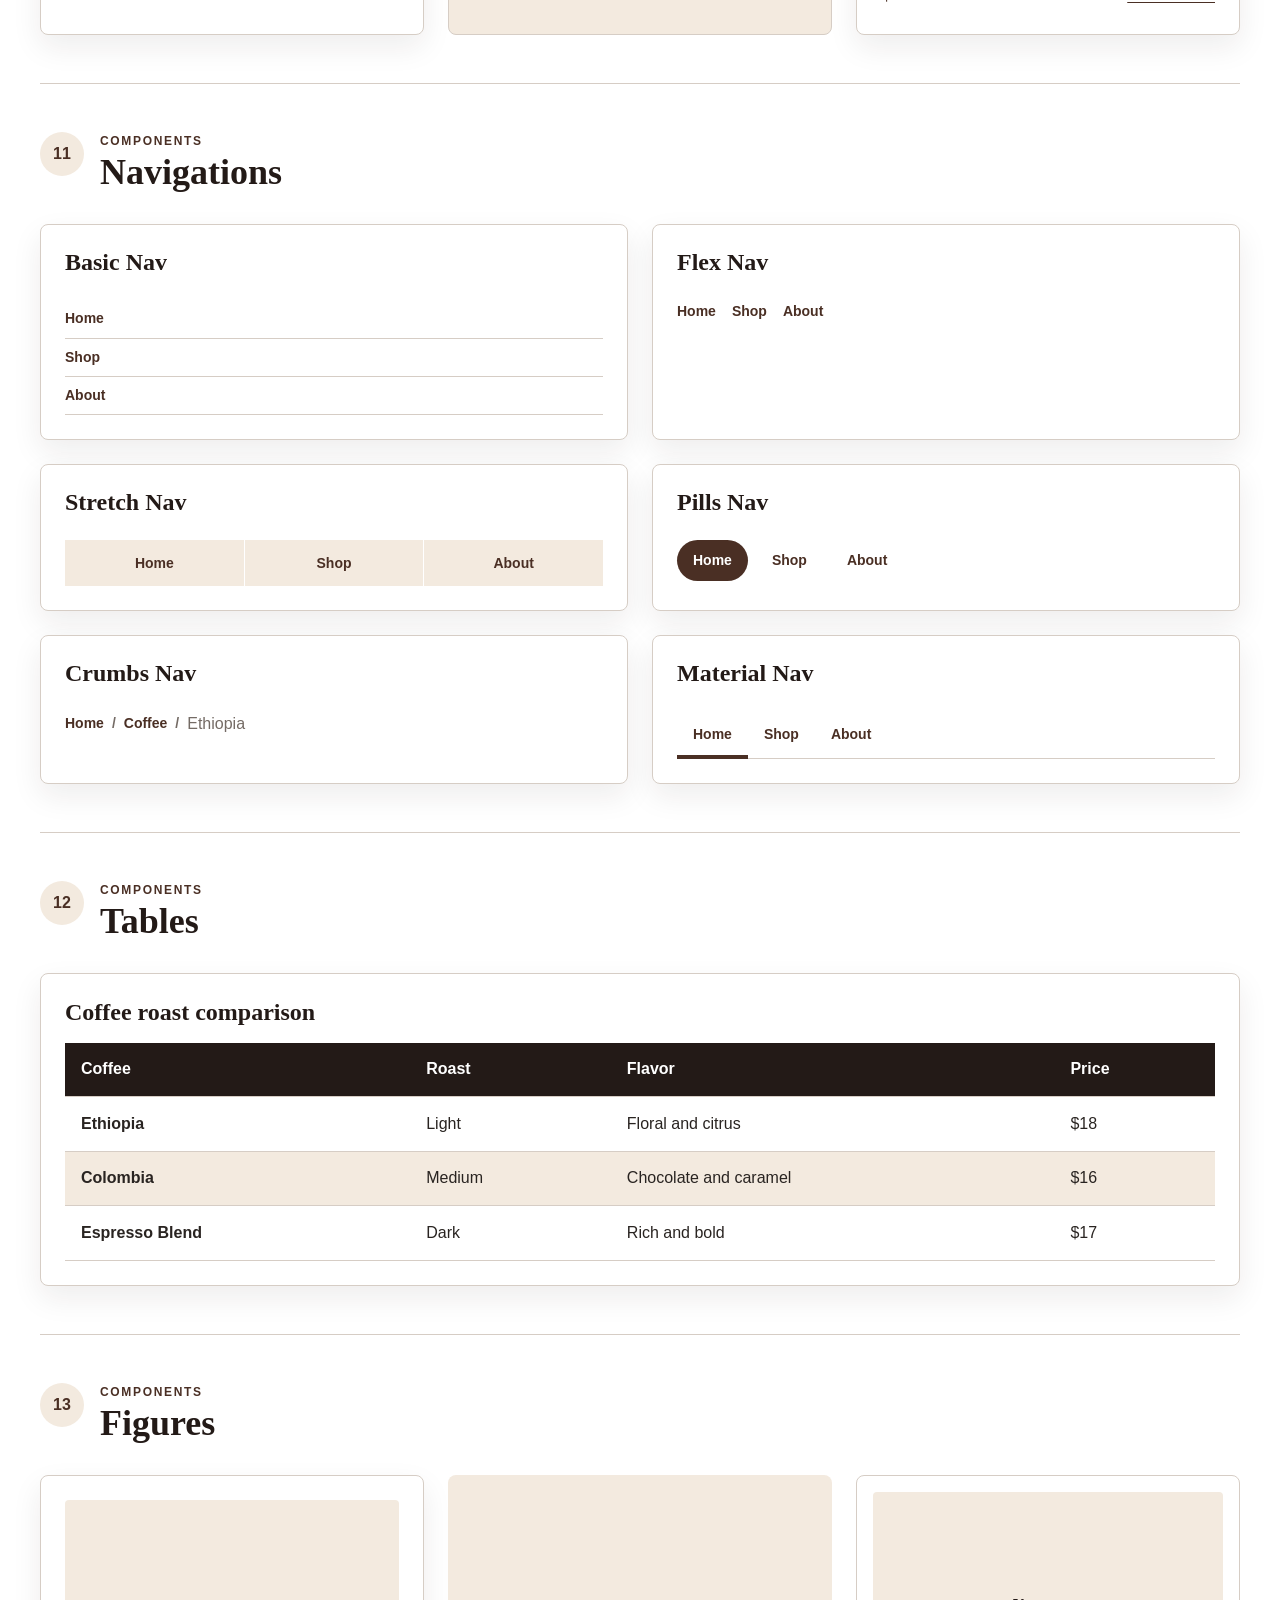
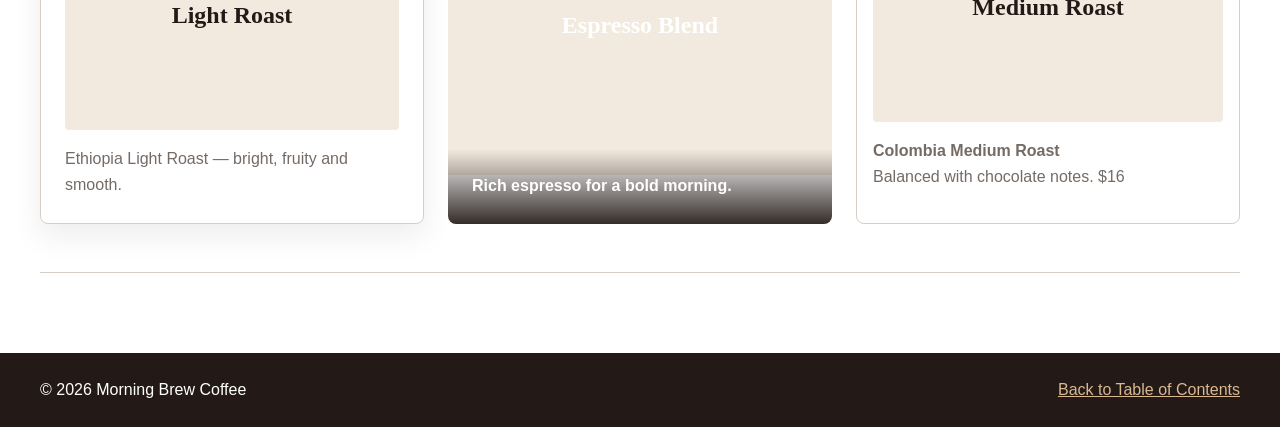
==== commit f69145c9: "Update midterm style guide" ====
--- a/hu.ken/styleguide/index.html
+++ b/hu.ken/styleguide/index.html
@@ -1,136 +1,1048 @@
 <!DOCTYPE html>
 <html lang="en">
+
 <head>
     <meta charset="UTF-8">
     <meta name="viewport" content="width=device-width, initial-scale=1.0">
+
     <title>Morning Brew Coffee Style Guide</title>
+
     <link rel="stylesheet" href="../lib/css/styleguide.css">
     <link rel="stylesheet" href="../css/storetheme.css">
 </head>
+
+
 <body class="style-guide-page">
+
     <header class="style-guide-header">
         <div class="container style-guide-header-layout">
-            <a class="style-guide-brand" href="../index.html">Morning Brew Style Guide</a>
+
+            <a class="style-guide-brand" href="../index.html">
+                Morning Brew Style Guide
+            </a>
+
             <nav class="nav nav-flex" aria-label="Style guide navigation">
                 <a href="#table-of-contents">Table of Contents</a>
             </nav>
+
         </div>
     </header>
 
+
     <main>
+
+        <!-- HERO -->
+
         <section class="style-guide-hero">
             <div class="container">
+
                 <p class="eyebrow eyebrow-light">Website design system</p>
-                <h1>Morning Brew Coffee<br>Style Guide</h1>
-                <p>A reference page for the colors, typography, layouts and reusable components used throughout the e-commerce website.</p>
-                <a class="button button-light" href="../index.html">View Website</a>
+
+                <h1>
+                    Morning Brew Coffee<br>
+                    Style Guide
+                </h1>
+
+                <p>
+                    A reference page for the colors, typography, layouts
+                    and reusable components used throughout the e-commerce website.
+                </p>
+
+                <a class="button button-light" href="../index.html">
+                    View Website
+                </a>
+
             </div>
         </section>
 
+
         <div class="container style-guide-main">
+
+
+            <!-- TABLE OF CONTENTS -->
+
             <section class="guide-section" id="table-of-contents">
-                <div class="guide-title"><span>00</span><div><p class="eyebrow">Navigation</p><h2>Table of Contents</h2></div></div>
+
+                <div class="guide-title">
+                    <span>00</span>
+
+                    <div>
+                        <p class="eyebrow">Navigation</p>
+                        <h2>Table of Contents</h2>
+                    </div>
+                </div>
+
+
                 <nav class="toc card" aria-label="Table of contents">
+
                     <ol>
                         <li><a href="#typography">Typography</a></li>
                         <li><a href="#colors">Colors</a></li>
                         <li><a href="#layout">Spacing and Grid</a></li>
-                        <li><a href="#buttons">Buttons and Forms</a></li>
+                        <li><a href="#forms">Forms and Inputs</a></li>
+                        <li><a href="#buttons">Buttons</a></li>
+                        <li><a href="#hotdog">Hotdog</a></li>
+                        <li><a href="#select">Select</a></li>
+                        <li><a href="#checkboxes">Checkboxes</a></li>
+                        <li><a href="#alerts">Alerts</a></li>
                         <li><a href="#cards">Cards</a></li>
                         <li><a href="#navigations">Navigations</a></li>
                         <li><a href="#tables">Tables</a></li>
                         <li><a href="#figures">Figures</a></li>
                     </ol>
+
                 </nav>
-            </section>
+
+            </section>
+
+
+
+            <!-- TYPOGRAPHY -->
 
             <section class="guide-section" id="typography">
-                <div class="guide-title"><span>01</span><div><p class="eyebrow">Foundation</p><h2>Typography</h2></div></div>
+
+                <div class="guide-title">
+                    <span>01</span>
+
+                    <div>
+                        <p class="eyebrow">Foundation</p>
+                        <h2>Typography</h2>
+                    </div>
+                </div>
+
+
                 <div class="card type-samples">
-                    <div><small>Heading 1</small><h1>Better Coffee, Better Mornings.</h1></div>
-                    <div><small>Heading 2</small><h2>Featured Coffee</h2></div>
-                    <div><small>Heading 3</small><h3>Ethiopia Light Roast</h3></div>
-                    <div><small>Heading 4</small><h4>Roast Details</h4></div>
-                    <div><small>Heading 5</small><h5>Shipping Information</h5></div>
-                    <div><small>Heading 6</small><h6>Product Number</h6></div>
-                    <div><small>Paragraph</small><p>Our coffee is roasted in small batches and delivered fresh to your door.</p></div>
-                    <div><small>Inline link</small><p><a class="text-link" href="#">Learn more about this coffee</a></p></div>
-                </div>
-                <p class="guide-note"><strong>Heading font:</strong> Georgia, Times New Roman, serif. <strong>Body font:</strong> Arial, Helvetica, sans-serif.</p>
-            </section>
+
+                    <div>
+                        <small>Heading 1</small>
+                        <h1>Better Coffee, Better Mornings.</h1>
+                    </div>
+
+                    <div>
+                        <small>Heading 2</small>
+                        <h2>Featured Coffee</h2>
+                    </div>
+
+                    <div>
+                        <small>Heading 3</small>
+                        <h3>Ethiopia Light Roast</h3>
+                    </div>
+
+                    <div>
+                        <small>Heading 4</small>
+                        <h4>Roast Details</h4>
+                    </div>
+
+                    <div>
+                        <small>Heading 5</small>
+                        <h5>Shipping Information</h5>
+                    </div>
+
+                    <div>
+                        <small>Heading 6</small>
+                        <h6>Product Number</h6>
+                    </div>
+
+                    <div>
+                        <small>Paragraph</small>
+
+                        <p>
+                            Our coffee is roasted in small batches
+                            and delivered fresh to your door.
+                        </p>
+                    </div>
+
+                    <div>
+                        <small>Inline link</small>
+
+                        <p>
+                            <a class="text-link" href="#">
+                                Learn more about this coffee
+                            </a>
+                        </p>
+                    </div>
+
+                </div>
+
+
+                <p class="guide-note">
+                    <strong>Heading font:</strong>
+                    Georgia, Times New Roman, serif.
+
+                    <strong>Body font:</strong>
+                    Arial, Helvetica, sans-serif.
+                </p>
+
+            </section>
+
+
+
+            <!-- COLORS -->
 
             <section class="guide-section" id="colors">
-                <div class="guide-title"><span>02</span><div><p class="eyebrow">Foundation</p><h2>Color Palette</h2></div></div>
+
+                <div class="guide-title">
+                    <span>02</span>
+
+                    <div>
+                        <p class="eyebrow">Foundation</p>
+                        <h2>Color Palette</h2>
+                    </div>
+                </div>
+
+
                 <div class="swatch-grid">
-                    <article class="swatch"><div style="background:#231A17"></div><h3>Espresso</h3><p>#231A17</p><small>Header and footer</small></article>
-                    <article class="swatch"><div style="background:#4A2F24"></div><h3>Coffee</h3><p>#4A2F24</p><small>Buttons and headings</small></article>
-                    <article class="swatch"><div style="background:#D9B892"></div><h3>Latte</h3><p>#D9B892</p><small>Accent color</small></article>
-                    <article class="swatch"><div style="background:#F3EADF"></div><h3>Cream</h3><p>#F3EADF</p><small>Section background</small></article>
-                    <article class="swatch"><div style="background:#50624B"></div><h3>Leaf</h3><p>#50624B</p><small>Success messages</small></article>
-                    <article class="swatch"><div style="background:#292421"></div><h3>Ink</h3><p>#292421</p><small>Body text</small></article>
-                </div>
-            </section>
+
+                    <article class="swatch">
+                        <div style="background:#231A17"></div>
+                        <h3>Espresso</h3>
+                        <p>#231A17</p>
+                        <small>Header and footer</small>
+                    </article>
+
+
+                    <article class="swatch">
+                        <div style="background:#4A2F24"></div>
+                        <h3>Coffee</h3>
+                        <p>#4A2F24</p>
+                        <small>Buttons and headings</small>
+                    </article>
+
+
+                    <article class="swatch">
+                        <div style="background:#D9B892"></div>
+                        <h3>Latte</h3>
+                        <p>#D9B892</p>
+                        <small>Accent color</small>
+                    </article>
+
+
+                    <article class="swatch">
+                        <div style="background:#F3EADF"></div>
+                        <h3>Cream</h3>
+                        <p>#F3EADF</p>
+                        <small>Section background</small>
+                    </article>
+
+
+                    <article class="swatch">
+                        <div style="background:#50624B"></div>
+                        <h3>Leaf</h3>
+                        <p>#50624B</p>
+                        <small>Success messages</small>
+                    </article>
+
+
+                    <article class="swatch">
+                        <div style="background:#292421"></div>
+                        <h3>Ink</h3>
+                        <p>#292421</p>
+                        <small>Body text</small>
+                    </article>
+
+                </div>
+
+            </section>
+
+
+
+            <!-- SPACING AND GRID -->
 
             <section class="guide-section" id="layout">
-                <div class="guide-title"><span>03</span><div><p class="eyebrow">Layout</p><h2>Spacing and Grid</h2></div></div>
-                <div class="grid-demo" aria-label="12 column grid"><i></i><i></i><i></i><i></i><i></i><i></i><i></i><i></i><i></i><i></i><i></i><i></i></div>
+
+                <div class="guide-title">
+                    <span>03</span>
+
+                    <div>
+                        <p class="eyebrow">Layout</p>
+                        <h2>Spacing and Grid</h2>
+                    </div>
+                </div>
+
+
+                <div class="grid-demo" aria-label="12 column grid">
+                    <i></i>
+                    <i></i>
+                    <i></i>
+                    <i></i>
+                    <i></i>
+                    <i></i>
+                    <i></i>
+                    <i></i>
+                    <i></i>
+                    <i></i>
+                    <i></i>
+                    <i></i>
+                </div>
+
+
                 <div class="token-grid">
-                    <div><strong>12 columns</strong><span>Desktop grid</span></div><div><strong>24px</strong><span>Desktop gap</span></div><div><strong>1200px</strong><span>Maximum width</span></div><div><strong>80px</strong><span>Section spacing</span></div><div><strong>8px</strong><span>Base spacing unit</span></div><div><strong>8px</strong><span>Corner radius</span></div>
-                </div>
-                <p class="guide-note"><strong>Breakpoints:</strong> Mobile below 600px uses 4 columns. Tablet from 600px uses 8 columns. Desktop from 900px uses 12 columns.</p>
-            </section>
+
+                    <div>
+                        <strong>12 columns</strong>
+                        <span>Desktop grid</span>
+                    </div>
+
+                    <div>
+                        <strong>24px</strong>
+                        <span>Desktop gap</span>
+                    </div>
+
+                    <div>
+                        <strong>1200px</strong>
+                        <span>Maximum width</span>
+                    </div>
+
+                    <div>
+                        <strong>80px</strong>
+                        <span>Section spacing</span>
+                    </div>
+
+                    <div>
+                        <strong>8px</strong>
+                        <span>Base spacing unit</span>
+                    </div>
+
+                    <div>
+                        <strong>8px</strong>
+                        <span>Corner radius</span>
+                    </div>
+
+                </div>
+
+
+                <p class="guide-note">
+                    <strong>Breakpoints:</strong>
+                    Mobile below 600px uses 4 columns.
+                    Tablet from 600px uses 8 columns.
+                    Desktop from 900px uses 12 columns.
+                </p>
+
+            </section>
+
+
+
+            <!-- FORMS AND INPUTS -->
+
+            <section class="guide-section" id="forms">
+
+                <div class="guide-title">
+                    <span>04</span>
+
+                    <div>
+                        <p class="eyebrow">Interface</p>
+                        <h2>Forms and Inputs</h2>
+                    </div>
+                </div>
+
+
+                <div class="card component-stack">
+
+                    <h3>Basic Inputs</h3>
+
+                    <p>
+                        Form inputs are used to collect customer
+                        information during checkout.
+                    </p>
+
+
+                    <div class="form-control">
+
+                        <label for="customer-name">
+                            Name
+                        </label>
+
+                        <input
+                            class="form-input"
+                            id="customer-name"
+                            type="text"
+                            placeholder="Enter your name"
+                        >
+
+                    </div>
+
+
+                    <div class="form-control">
+
+                        <label for="customer-email">
+                            Email Address
+                        </label>
+
+                        <input
+                            class="form-input"
+                            id="customer-email"
+                            type="email"
+                            placeholder="name@example.com"
+                        >
+
+                        <small class="form-help">
+                            We will send your order confirmation to this email.
+                        </small>
+
+                    </div>
+
+
+                    <div class="form-control">
+
+                        <label for="shipping-address">
+                            Shipping Address
+                        </label>
+
+                        <input
+                            class="form-input"
+                            id="shipping-address"
+                            type="text"
+                            placeholder="Street address"
+                        >
+
+                    </div>
+
+
+
+                    <h3>Money Input</h3>
+
+                    <div class="form-control">
+
+                        <label for="gift-amount">
+                            Gift Card Amount
+                        </label>
+
+                        <div class="money-input">
+
+                            <span>$</span>
+
+                            <input
+                                class="form-input"
+                                id="gift-amount"
+                                type="number"
+                                placeholder="0.00"
+                            >
+
+                        </div>
+
+                    </div>
+
+
+
+                    <h3>Warning Input</h3>
+
+                    <div class="form-control">
+
+                        <label for="warning-email">
+                            Email Address
+                        </label>
+
+                        <input
+                            class="form-input input-warning"
+                            id="warning-email"
+                            type="email"
+                            value="coffee@email"
+                        >
+
+                        <small class="warning-text">
+                            Please enter a valid email address.
+                        </small>
+
+                    </div>
+
+                </div>
+
+            </section>
+
+
+
+            <!-- BUTTONS -->
 
             <section class="guide-section" id="buttons">
-                <div class="guide-title"><span>04</span><div><p class="eyebrow">Interface</p><h2>Buttons and Forms</h2></div></div>
+
+                <div class="guide-title">
+                    <span>05</span>
+
+                    <div>
+                        <p class="eyebrow">Interface</p>
+                        <h2>Buttons</h2>
+                    </div>
+                </div>
+
+
                 <div class="card component-stack">
-                    <div class="component-row"><a class="button button-primary" href="#">Primary Button</a><a class="button button-secondary" href="#">Secondary Button</a><span class="dark-sample"><a class="button button-light" href="#">Light Button</a></span><a class="text-link" href="#">Text Link</a></div>
-                    <form class="form-demo"><label for="demo-email">Email address</label><input id="demo-email" type="email" placeholder="name@example.com"><small>Use visible labels and clear instructions for every field.</small></form>
-                </div>
-            </section>
+
+                    <h3>Basic Buttons</h3>
+
+                    <div class="component-row">
+
+                        <a class="button button-primary" href="#">
+                            Add to Cart
+                        </a>
+
+                        <a class="button button-secondary" href="#">
+                            Continue Shopping
+                        </a>
+
+                        <span class="dark-sample">
+
+                            <a class="button button-light" href="#">
+                                Light Button
+                            </a>
+
+                        </span>
+
+                        <a class="text-link" href="#">
+                            Text Link
+                        </a>
+
+                    </div>
+
+
+
+                    <h3>Hero Button</h3>
+
+                    <div class="component-row">
+
+                        <a class="button button-hero" href="#">
+                            Shop Coffee
+                        </a>
+
+                    </div>
+
+
+
+                    <h3>Warning Button</h3>
+
+                    <div class="component-row">
+
+                        <button class="button button-warning" type="button">
+                            Remove Item
+                        </button>
+
+                    </div>
+
+                </div>
+
+            </section>
+
+
+
+            <!-- HOTDOG -->
+
+            <section class="guide-section" id="hotdog">
+
+                <div class="guide-title">
+                    <span>06</span>
+
+                    <div>
+                        <p class="eyebrow">Forms</p>
+                        <h2>Hotdog</h2>
+                    </div>
+                </div>
+
+
+                <div class="card component-stack">
+
+                    <p>
+                        A hotdog combines an input and button
+                        into one rounded form element.
+                    </p>
+
+
+                    <form class="hotdog">
+
+                        <input
+                            type="search"
+                            placeholder="Search coffee"
+                            aria-label="Search coffee"
+                        >
+
+                        <button type="submit">
+                            Search
+                        </button>
+
+                    </form>
+
+
+                    <form class="hotdog hotdog-dark">
+
+                        <input
+                            type="email"
+                            placeholder="Enter your email"
+                            aria-label="Email address"
+                        >
+
+                        <button type="submit">
+                            Join
+                        </button>
+
+                    </form>
+
+                </div>
+
+            </section>
+
+
+
+            <!-- SELECT -->
+
+            <section class="guide-section" id="select">
+
+                <div class="guide-title">
+                    <span>07</span>
+
+                    <div>
+                        <p class="eyebrow">Forms</p>
+                        <h2>Select</h2>
+                    </div>
+                </div>
+
+
+                <div class="card component-stack">
+
+                    <div class="form-control">
+
+                        <label for="coffee-size">
+                            Coffee Size
+                        </label>
+
+                        <select
+                            class="form-select"
+                            id="coffee-size"
+                        >
+
+                            <option>Select a size</option>
+                            <option>12 oz</option>
+                            <option>16 oz</option>
+                            <option>20 oz</option>
+
+                        </select>
+
+                    </div>
+
+
+                    <div class="form-control">
+
+                        <label for="quantity">
+                            Quantity
+                        </label>
+
+                        <select
+                            class="form-select"
+                            id="quantity"
+                        >
+
+                            <option>1</option>
+                            <option>2</option>
+                            <option>3</option>
+                            <option>4</option>
+
+                        </select>
+
+                    </div>
+
+                </div>
+
+            </section>
+
+
+
+            <!-- CHECKBOXES -->
+
+            <section class="guide-section" id="checkboxes">
+
+                <div class="guide-title">
+                    <span>08</span>
+
+                    <div>
+                        <p class="eyebrow">Forms</p>
+                        <h2>Checkboxes</h2>
+                    </div>
+                </div>
+
+
+                <div class="card component-stack">
+
+                    <label class="checkbox-control">
+
+                        <input type="checkbox">
+
+                        <span>
+                            Save my information for next time
+                        </span>
+
+                    </label>
+
+
+                    <label class="checkbox-control">
+
+                        <input type="checkbox" checked>
+
+                        <span>
+                            Send me Morning Brew Coffee updates
+                        </span>
+
+                    </label>
+
+                </div>
+
+            </section>
+
+
+
+            <!-- ALERTS -->
+
+            <section class="guide-section" id="alerts">
+
+                <div class="guide-title">
+                    <span>09</span>
+
+                    <div>
+                        <p class="eyebrow">Feedback</p>
+                        <h2>Alerts</h2>
+                    </div>
+                </div>
+
+
+                <div class="card component-stack">
+
+                    <div class="alert alert-success">
+                        Item successfully added to your cart.
+                    </div>
+
+                    <div class="alert alert-warning">
+                        Please check your payment information.
+                    </div>
+
+                    <div class="alert alert-error">
+                        Payment could not be processed.
+                    </div>
+
+                </div>
+
+            </section>
+
+
+
+            <!-- CARDS -->
 
             <section class="guide-section" id="cards">
-                <div class="guide-title"><span>05</span><div><p class="eyebrow">Components</p><h2>Cards</h2></div></div>
+
+                <div class="guide-title">
+                    <span>10</span>
+
+                    <div>
+                        <p class="eyebrow">Components</p>
+                        <h2>Cards</h2>
+                    </div>
+                </div>
+
+
                 <div class="component-grid">
-                    <article class="card"><h3>Basic Card</h3><p>A simple container for related content.</p></article>
-                    <article class="card card-soft"><h3>Soft Card</h3><p>A low-contrast card for supporting information.</p></article>
-                    <article class="card product-card"><div class="product-image roast-light"></div><p class="product-origin">Ethiopia</p><h3>Light Roast</h3><p>Bright, fruity and smooth.</p><div class="card-footer"><strong>$18</strong><a class="text-link" href="#">View coffee</a></div></article>
-                </div>
-            </section>
+
+                    <article class="card">
+
+                        <h3>Basic Card</h3>
+
+                        <p>
+                            A simple container for related content.
+                        </p>
+
+                    </article>
+
+
+                    <article class="card card-soft">
+
+                        <h3>Soft Card</h3>
+
+                        <p>
+                            A low-contrast card for supporting information.
+                        </p>
+
+                    </article>
+
+
+                    <article class="card product-card">
+
+                        <div class="product-image roast-light"></div>
+
+                        <p class="product-origin">
+                            Ethiopia
+                        </p>
+
+                        <h3>
+                            Light Roast
+                        </h3>
+
+                        <p>
+                            Bright, fruity and smooth.
+                        </p>
+
+                        <div class="card-footer">
+
+                            <strong>$18</strong>
+
+                            <a class="text-link" href="#">
+                                View coffee
+                            </a>
+
+                        </div>
+
+                    </article>
+
+                </div>
+
+            </section>
+
+
+
+            <!-- NAVIGATIONS -->
 
             <section class="guide-section" id="navigations">
-                <div class="guide-title"><span>06</span><div><p class="eyebrow">Components</p><h2>Navigations</h2></div></div>
+
+                <div class="guide-title">
+                    <span>11</span>
+
+                    <div>
+                        <p class="eyebrow">Components</p>
+                        <h2>Navigations</h2>
+                    </div>
+                </div>
+
+
                 <div class="nav-examples">
-                    <article class="card"><h3>Basic Nav</h3><nav class="nav nav-basic"><a href="#">Home</a><a href="#">Shop</a><a href="#">About</a></nav></article>
-                    <article class="card"><h3>Flex Nav</h3><nav class="nav nav-flex"><a href="#">Home</a><a href="#">Shop</a><a href="#">About</a></nav></article>
-                    <article class="card"><h3>Stretch Nav</h3><nav class="nav nav-stretch"><a href="#">Home</a><a href="#">Shop</a><a href="#">About</a></nav></article>
-                    <article class="card"><h3>Pills Nav</h3><nav class="nav nav-pills"><a class="active" href="#">Home</a><a href="#">Shop</a><a href="#">About</a></nav></article>
-                    <article class="card"><h3>Crumbs Nav</h3><nav class="nav nav-crumbs" aria-label="Breadcrumb"><a href="#">Home</a><a href="#">Coffee</a><span>Ethiopia</span></nav></article>
-                    <article class="card"><h3>Material Nav</h3><nav class="nav nav-material"><a class="active" href="#">Home</a><a href="#">Shop</a><a href="#">About</a></nav></article>
-                </div>
-            </section>
+
+                    <article class="card">
+
+                        <h3>Basic Nav</h3>
+
+                        <nav class="nav nav-basic">
+                            <a href="#">Home</a>
+                            <a href="#">Shop</a>
+                            <a href="#">About</a>
+                        </nav>
+
+                    </article>
+
+
+                    <article class="card">
+
+                        <h3>Flex Nav</h3>
+
+                        <nav class="nav nav-flex">
+                            <a href="#">Home</a>
+                            <a href="#">Shop</a>
+                            <a href="#">About</a>
+                        </nav>
+
+                    </article>
+
+
+                    <article class="card">
+
+                        <h3>Stretch Nav</h3>
+
+                        <nav class="nav nav-stretch">
+                            <a href="#">Home</a>
+                            <a href="#">Shop</a>
+                            <a href="#">About</a>
+                        </nav>
+
+                    </article>
+
+
+                    <article class="card">
+
+                        <h3>Pills Nav</h3>
+
+                        <nav class="nav nav-pills">
+                            <a class="active" href="#">Home</a>
+                            <a href="#">Shop</a>
+                            <a href="#">About</a>
+                        </nav>
+
+                    </article>
+
+
+                    <article class="card">
+
+                        <h3>Crumbs Nav</h3>
+
+                        <nav class="nav nav-crumbs" aria-label="Breadcrumb">
+                            <a href="#">Home</a>
+                            <a href="#">Coffee</a>
+                            <span>Ethiopia</span>
+                        </nav>
+
+                    </article>
+
+
+                    <article class="card">
+
+                        <h3>Material Nav</h3>
+
+                        <nav class="nav nav-material">
+                            <a class="active" href="#">Home</a>
+                            <a href="#">Shop</a>
+                            <a href="#">About</a>
+                        </nav>
+
+                    </article>
+
+                </div>
+
+            </section>
+
+
+
+            <!-- TABLES -->
 
             <section class="guide-section" id="tables">
-                <div class="guide-title"><span>07</span><div><p class="eyebrow">Components</p><h2>Tables</h2></div></div>
+
+                <div class="guide-title">
+                    <span>12</span>
+
+                    <div>
+                        <p class="eyebrow">Components</p>
+                        <h2>Tables</h2>
+                    </div>
+                </div>
+
+
                 <div class="table-wrap card">
+
                     <table>
-                        <caption>Coffee roast comparison</caption>
-                        <thead><tr><th scope="col">Coffee</th><th scope="col">Roast</th><th scope="col">Flavor</th><th scope="col">Price</th></tr></thead>
-                        <tbody><tr><th scope="row">Ethiopia</th><td>Light</td><td>Floral and citrus</td><td>$18</td></tr><tr><th scope="row">Colombia</th><td>Medium</td><td>Chocolate and caramel</td><td>$16</td></tr><tr><th scope="row">Espresso Blend</th><td>Dark</td><td>Rich and bold</td><td>$17</td></tr></tbody>
+
+                        <caption>
+                            Coffee roast comparison
+                        </caption>
+
+
+                        <thead>
+
+                            <tr>
+                                <th scope="col">Coffee</th>
+                                <th scope="col">Roast</th>
+                                <th scope="col">Flavor</th>
+                                <th scope="col">Price</th>
+                            </tr>
+
+                        </thead>
+
+
+                        <tbody>
+
+                            <tr>
+                                <th scope="row">Ethiopia</th>
+                                <td>Light</td>
+                                <td>Floral and citrus</td>
+                                <td>$18</td>
+                            </tr>
+
+                            <tr>
+                                <th scope="row">Colombia</th>
+                                <td>Medium</td>
+                                <td>Chocolate and caramel</td>
+                                <td>$16</td>
+                            </tr>
+
+                            <tr>
+                                <th scope="row">Espresso Blend</th>
+                                <td>Dark</td>
+                                <td>Rich and bold</td>
+                                <td>$17</td>
+                            </tr>
+
+                        </tbody>
+
                     </table>
-                </div>
-            </section>
+
+                </div>
+
+            </section>
+
+
+
+            <!-- FIGURES -->
 
             <section class="guide-section" id="figures">
-                <div class="guide-title"><span>08</span><div><p class="eyebrow">Components</p><h2>Figures</h2></div></div>
+
+                <div class="guide-title">
+                    <span>13</span>
+
+                    <div>
+                        <p class="eyebrow">Components</p>
+                        <h2>Figures</h2>
+                    </div>
+                </div>
+
+
                 <div class="figure-grid">
-                    <figure class="figure card"><div class="figure-image roast-light"><span>Light Roast</span></div><figcaption>Ethiopia Light Roast — bright, fruity and smooth.</figcaption></figure>
-                    <figure class="figure figure-overlay"><div class="figure-image roast-dark"><span>Espresso Blend</span></div><figcaption>Rich espresso for a bold morning.</figcaption></figure>
-                    <figure class="figure figure-product"><div class="figure-image roast-medium"><span>Medium Roast</span></div><figcaption><strong>Colombia Medium Roast</strong><br>Balanced with chocolate notes. $16</figcaption></figure>
-                </div>
-            </section>
+
+                    <figure class="figure card">
+
+                        <div class="figure-image roast-light">
+                            <span>Light Roast</span>
+                        </div>
+
+                        <figcaption>
+                            Ethiopia Light Roast — bright, fruity and smooth.
+                        </figcaption>
+
+                    </figure>
+
+
+                    <figure class="figure figure-overlay">
+
+                        <div class="figure-image roast-dark">
+                            <span>Espresso Blend</span>
+                        </div>
+
+                        <figcaption>
+                            Rich espresso for a bold morning.
+                        </figcaption>
+
+                    </figure>
+
+
+                    <figure class="figure figure-product">
+
+                        <div class="figure-image roast-medium">
+                            <span>Medium Roast</span>
+                        </div>
+
+                        <figcaption>
+                            <strong>Colombia Medium Roast</strong>
+                            <br>
+                            Balanced with chocolate notes. $16
+                        </figcaption>
+
+                    </figure>
+
+                </div>
+
+            </section>
+
+
         </div>
+
     </main>
 
-    <footer class="site-footer"><div class="container footer-layout"><p>&copy; 2026 Morning Brew Coffee</p><a href="#table-of-contents">Back to Table of Contents</a></div></footer>
+
+
+    <footer class="site-footer">
+
+        <div class="container footer-layout">
+
+            <p>
+                &copy; 2026 Morning Brew Coffee
+            </p>
+
+            <a href="#table-of-contents">
+                Back to Table of Contents
+            </a>
+
+        </div>
+
+    </footer>
+
+
 </body>
-</html>
+
+</html>
--- a/hu.ken/lib/css/styleguide.css
+++ b/hu.ken/lib/css/styleguide.css
@@ -79,3 +79,215 @@
 @media (min-width: 900px) {
     .grid-12 { grid-template-columns: repeat(12, minmax(0, 1fr)); }
 }
+
+/* ========================================
+   FORM COMPONENTS
+======================================== */
+
+.form-control {
+    margin-bottom: var(--space-3);
+}
+
+.form-control label {
+    display: block;
+    margin-bottom: var(--space-1);
+    color: var(--color-espresso);
+    font-weight: 700;
+}
+
+.form-input,
+.form-select {
+    width: 100%;
+    max-width: 520px;
+    min-height: 48px;
+    padding: 0.75rem 1rem;
+    border: 1px solid var(--color-line);
+    border-radius: var(--radius-md);
+    background: var(--color-white);
+    color: var(--color-ink);
+    font: inherit;
+}
+
+.form-input:focus,
+.form-select:focus {
+    outline: 3px solid rgba(217, 184, 146, 0.45);
+    border-color: var(--color-coffee);
+}
+
+.form-help {
+    display: block;
+    margin-top: var(--space-1);
+    color: var(--color-muted);
+    font-size: var(--text-sm);
+}
+
+
+/* MONEY INPUT */
+
+.money-input {
+    display: flex;
+    align-items: center;
+    width: 100%;
+    max-width: 520px;
+    border: 1px solid var(--color-line);
+    border-radius: var(--radius-md);
+    background: var(--color-white);
+}
+
+.money-input span {
+    padding-left: 1rem;
+    color: var(--color-coffee);
+    font-weight: 700;
+}
+
+.money-input .form-input {
+    border: 0;
+    max-width: none;
+}
+
+.money-input .form-input:focus {
+    outline: none;
+}
+
+
+/* WARNING INPUT */
+
+.input-warning {
+    border: 2px solid #a84232;
+}
+
+.warning-text {
+    display: block;
+    margin-top: var(--space-1);
+    color: #a84232;
+    font-size: var(--text-sm);
+}
+
+
+/* BUTTON VARIATIONS */
+
+.button-hero {
+    padding: 1rem 2rem;
+    border-radius: 999px;
+    background: var(--color-coffee);
+    color: var(--color-white);
+    font-size: var(--text-base);
+}
+
+.button-hero:hover {
+    background: var(--color-espresso);
+}
+
+.button-warning {
+    background: #a84232;
+    color: var(--color-white);
+}
+
+.button-warning:hover {
+    background: #863328;
+}
+
+
+/* HOTDOG */
+
+.hotdog {
+    display: flex;
+    width: 100%;
+    max-width: 520px;
+    margin-bottom: var(--space-2);
+    overflow: hidden;
+    border: 1px solid var(--color-line);
+    border-radius: 999px;
+    background: var(--color-white);
+}
+
+.hotdog input {
+    flex: 1;
+    min-width: 0;
+    border: 0;
+    border-radius: 0;
+    outline: none;
+}
+
+.hotdog input:focus {
+    outline: none;
+    border: 0;
+}
+
+.hotdog button {
+    padding: 0.75rem 1.5rem;
+    border: 0;
+    background: var(--color-coffee);
+    color: var(--color-white);
+    font: inherit;
+    font-weight: 700;
+    cursor: pointer;
+}
+
+.hotdog-dark {
+    border-color: var(--color-espresso);
+    background: var(--color-espresso);
+}
+
+.hotdog-dark input {
+    background: var(--color-espresso);
+    color: var(--color-white);
+}
+
+.hotdog-dark input::placeholder {
+    color: var(--color-line);
+}
+
+.hotdog-dark button {
+    background: var(--color-latte);
+    color: var(--color-espresso);
+}
+
+
+/* SELECT */
+
+.form-select {
+    appearance: auto;
+}
+
+
+/* CHECKBOXES */
+
+.checkbox-control {
+    display: flex;
+    align-items: center;
+    gap: 0.75rem;
+    margin-bottom: var(--space-2);
+}
+
+.checkbox-control input {
+    width: 18px;
+    min-height: auto;
+    height: 18px;
+    accent-color: var(--color-coffee);
+}
+
+
+/* ALERTS */
+
+.alert {
+    max-width: 650px;
+    padding: var(--space-2);
+    margin-bottom: var(--space-2);
+    border-radius: var(--radius-md);
+}
+
+.alert-success {
+    border-left: 5px solid var(--color-leaf);
+    background: #e6eee3;
+}
+
+.alert-warning {
+    border-left: 5px solid #b97b1d;
+    background: #fff2d6;
+}
+
+.alert-error {
+    border-left: 5px solid #a84232;
+    background: #f5dddd;
+}
